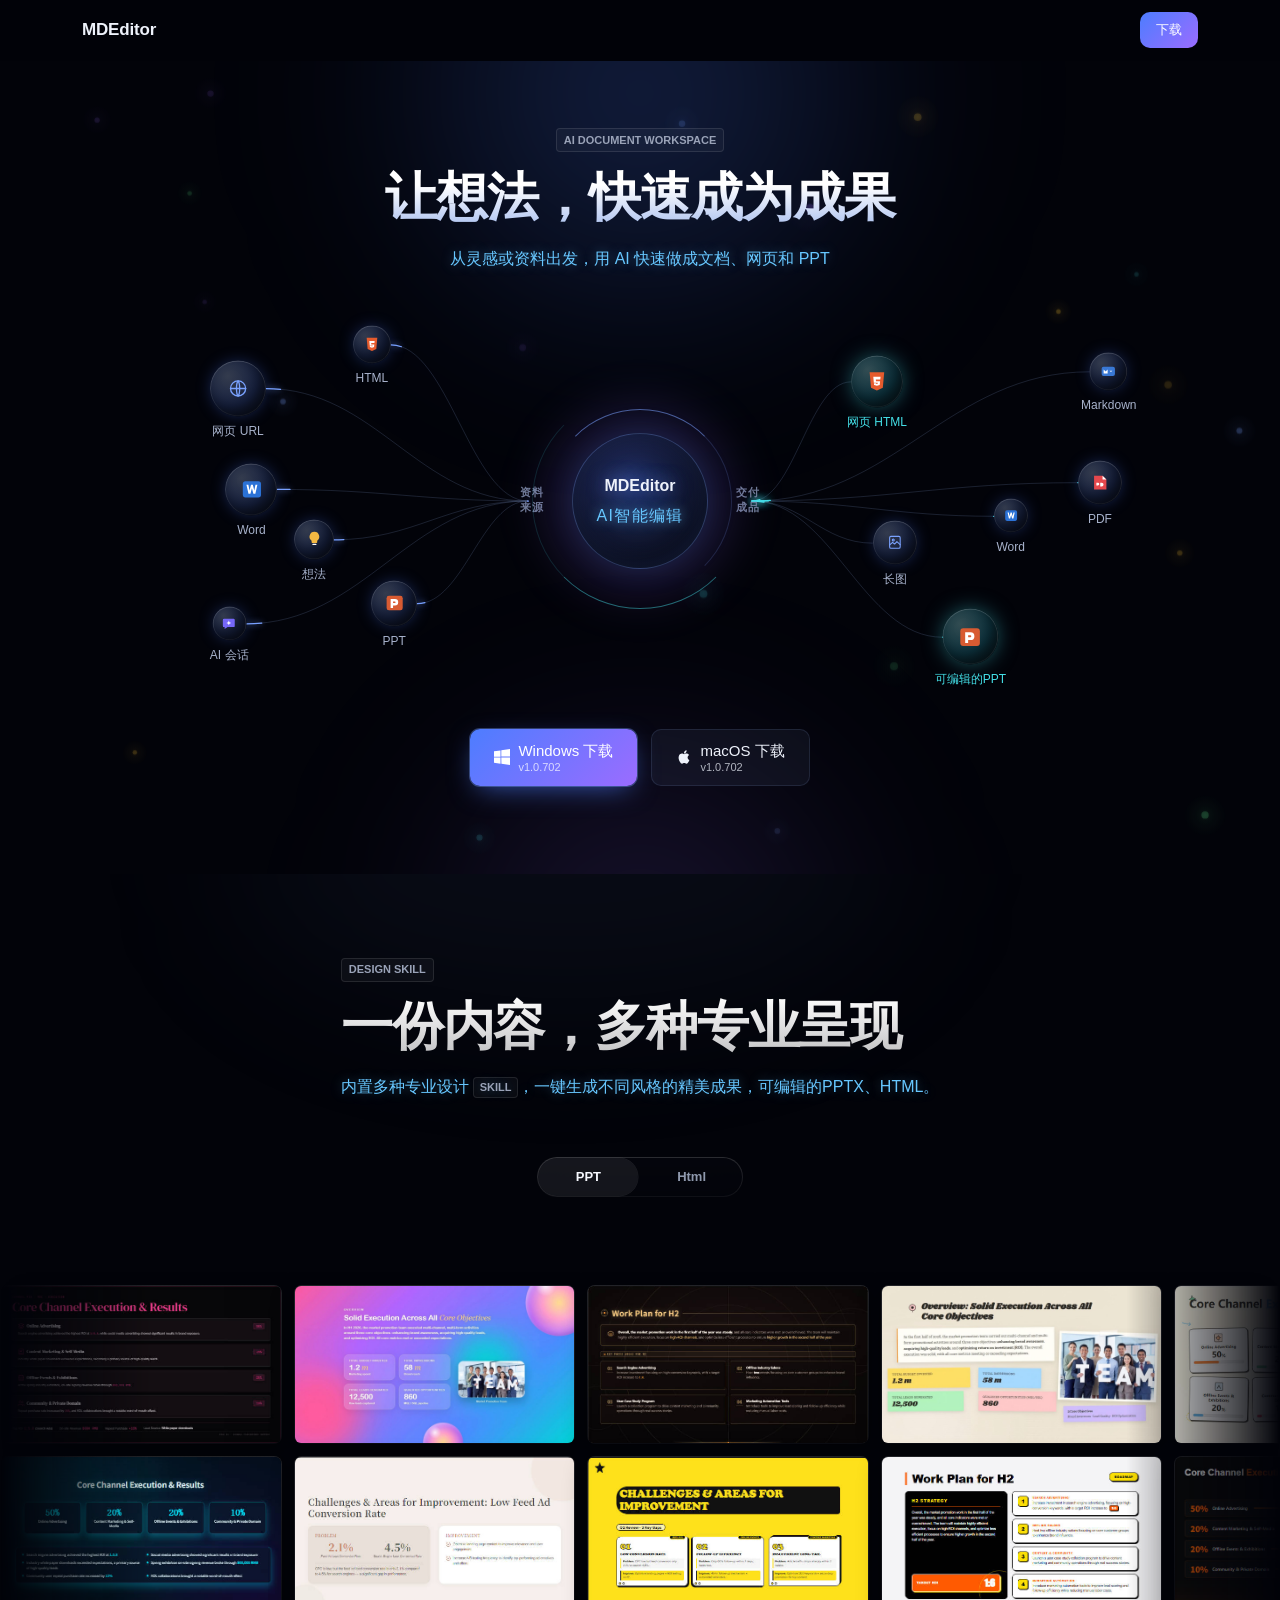
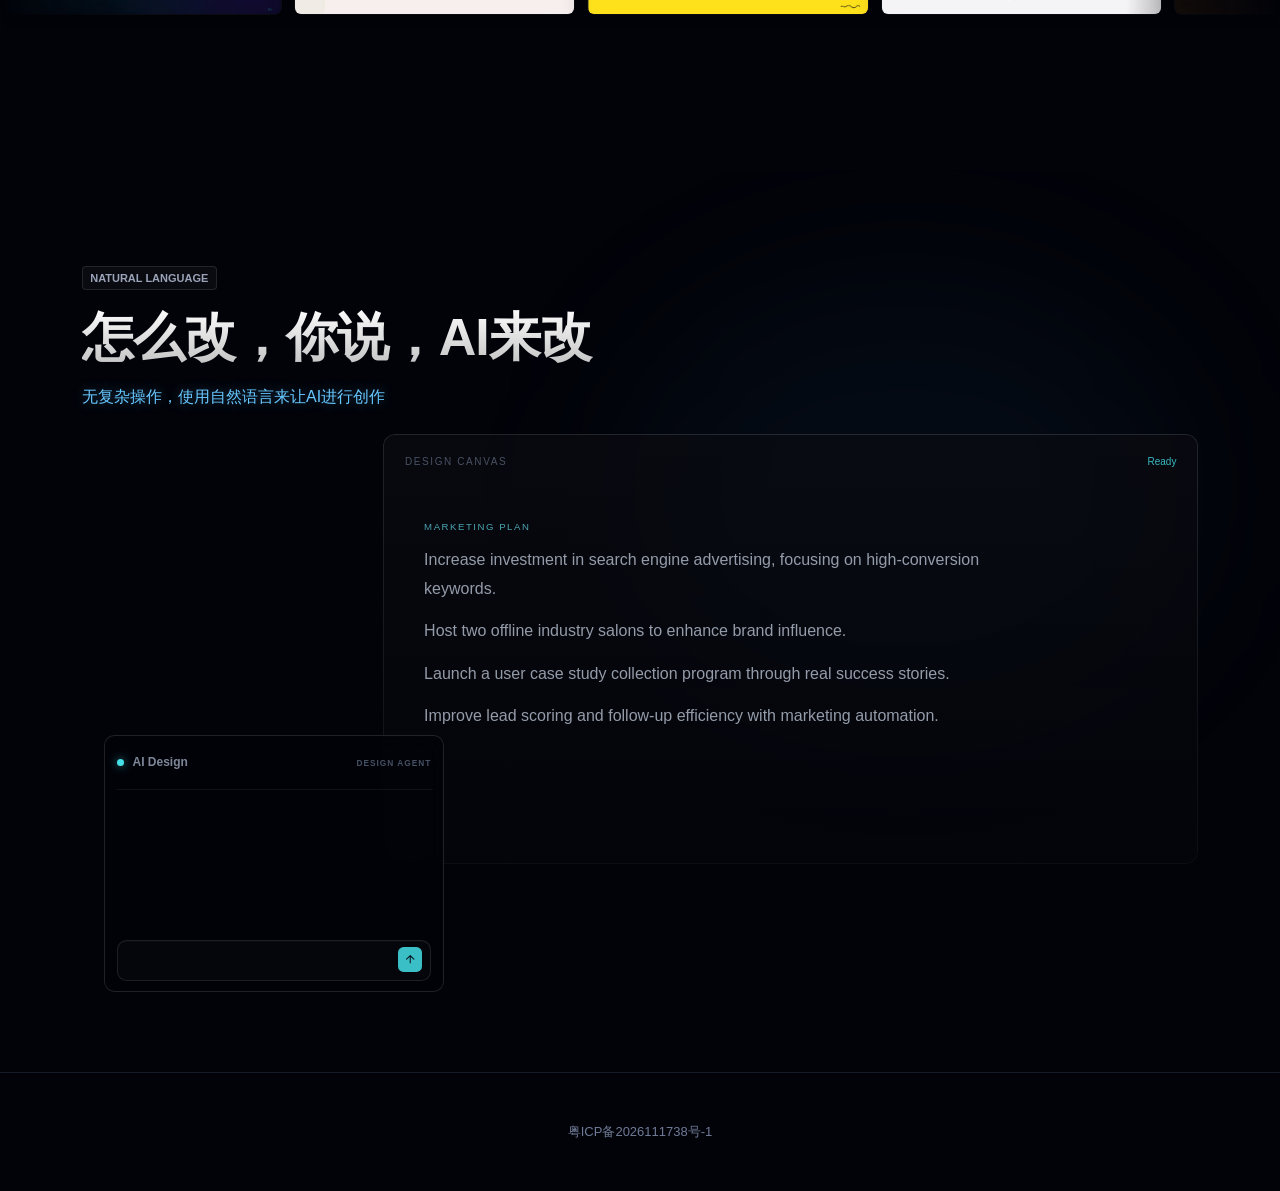
==== site/index.html @ 25a92a20 "优化首屏：添加星链粒子背景、新增想法星球、调整左侧布局" ====
<!DOCTYPE html>
<html lang="zh-CN">
<head>
  <meta charset="UTF-8">
  <meta name="viewport" content="width=device-width, initial-scale=1.0">
  <meta name="description" content="桌面端文档工作台。把网页、Word、PPT 导入成 Markdown，编辑之后直接生成长图文、演示稿和 PDF，生成完还能继续改。">
  <title>MDEditor - 桌面端文档工作台</title>
  <link rel="stylesheet" href="styles.css?v=5">
</head>
<body>
  <header class="topbar">
    <div class="wrap topbar-inner">
      <a class="brand" href="#top">MDEditor</a>
      <a class="btn btn-sm" href="#download">下载</a>
    </div>
  </header>

  <main id="top">
    <section class="hero">
      <div class="starfield" aria-hidden="true"></div>
      <div class="nebula nebula-a" aria-hidden="true"></div>
      <div class="nebula nebula-b" aria-hidden="true"></div>

      <div class="wrap hero-inner">
        <span class="showcase-kicker">AI DOCUMENT WORKSPACE</span>
        <h1 class="hero-title">让想法，快速成为成果</h1>
        <p class="hero-lede">
          从灵感或资料出发，用 AI 快速做成文档、网页和 PPT
        </p>

        <div class="cosmos">
          <svg class="cosmos-beams" aria-hidden="true" preserveAspectRatio="none">
            <g class="beam-in">
              <g class="beam-line js-beam-in-static"></g>
              <g class="beam-line beam-pulse js-beam-in-pulse"></g>
            </g>
            <g class="beam-out">
              <g class="beam-line js-beam-out-static"></g>
              <g class="beam-line beam-pulse js-beam-out-pulse"></g>
            </g>
          </svg>

          <!-- 左：来源星球 -->
          <div class="orbit orbit-in">
            <p class="orbit-cap">资料<br>来源</p>
            <ul class="planets">
              <li class="planet" style="--x:35%; --y:20%; --s:3.5rem; --d:0s">
                <span class="planet-body">
                  <svg viewBox="0 0 24 24" aria-hidden="true"><circle cx="12" cy="12" r="9"/><path d="M3 12h18M12 3c2.5 2.6 2.5 15.4 0 18M12 3c-2.5 2.6-2.5 15.4 0 18"/></svg>
                </span>
                <span class="planet-name">网页 URL</span>
              </li>
              <li class="planet" style="--x:65%; --y:7%; --s:2.375rem; --d:-2.6s">
                <span class="planet-body">
                  <svg class="icon-solid icon-html" viewBox="0 0 24 24" aria-hidden="true"><path d="M4 2h16l-1.5 17L12 22l-6.5-3z"/><path d="M8 7h8l-.3 3H10.8l.2 2h4.5l-.4 4-3.1.9-3.1-.9-.2-2h2.4l.1.7.8.2.8-.2.1-1.2H8.6z"/></svg>
                </span>
                <span class="planet-name">HTML</span>
              </li>
              <li class="planet" style="--x:38%; --y:50%; --s:3.25rem; --d:-1.3s">
                <span class="planet-body">
                  <svg class="icon-solid icon-word" viewBox="0 0 24 24" aria-hidden="true"><rect x="2" y="3" width="20" height="18" rx="3"/><path d="M6 7l2.2 10h2.2l1.6-6.1 1.6 6.1h2.2L18 7h-2.1l-1.3 6.3L13 7h-2l-1.6 6.3L8.1 7z"/></svg>
                </span>
                <span class="planet-name">Word</span>
              </li>
              <li class="planet" style="--x:70%; --y:84%; --s:2.875rem; --d:-4.1s">
                <span class="planet-body">
                  <svg class="icon-solid icon-ppt" viewBox="0 0 24 24" aria-hidden="true"><rect x="2" y="3" width="20" height="18" rx="3"/><path d="M7 7h5.4a4 4 0 010 8H10v3H7zm3 3v2h2.2a1 1 0 000-2z"/></svg>
                </span>
                <span class="planet-name">PPT</span>
              </li>
              <li class="planet" style="--x:33%; --y:90%; --s:2.125rem; --d:-5.4s">
                <span class="planet-body">
                  <svg class="icon-solid icon-ai" viewBox="0 0 24 24" aria-hidden="true"><path d="M4 4h16a2 2 0 012 2v10a2 2 0 01-2 2H10l-5 3v-3H4a2 2 0 01-2-2V6a2 2 0 012-2z"/><path d="M12 7l1.1 2.7L16 11l-2.9 1.2L12 15l-1.1-2.8L8 11l2.9-1.3z"/></svg>
                </span>
                <span class="planet-name">AI 会话</span>
              </li>
              <li class="planet" style="--x:52%; --y:65%; --s:2.5rem; --d:-3.2s">
                <span class="planet-body">
                  <svg class="icon-solid icon-idea" viewBox="0 0 24 24" aria-hidden="true"><path d="M12 2a7 7 0 00-4 12.7V17a1 1 0 001 1h6a1 1 0 001-1v-2.3A7 7 0 0012 2z"/><rect x="9" y="19" width="6" height="2" rx="1"/></svg>
                </span>
                <span class="planet-name">想法</span>
              </li>
            </ul>
          </div>

          <div class="beam beam-in-space" aria-hidden="true"></div>

          <!-- 中：转换器 -->
          <div class="core">
            <div class="core-halo" aria-hidden="true"></div>
            <div class="core-ring core-ring-1" aria-hidden="true"></div>
            <div class="core-ring core-ring-2" aria-hidden="true"></div>
            <div class="core-label">
              <p class="core-brand">MDEditor</p>
              <p class="core-fn">AI智能编辑</p>
            </div>
          </div>

          <div class="beam beam-out-space" aria-hidden="true"></div>

          <!-- 右：成品 -->
          <div class="orbit orbit-out">
            <p class="orbit-cap">交付<br>成品</p>
            <ul class="planets">
              <li class="planet" style="--x:80%; --y:15%; --s:2.375rem; --d:-3.2s">
                <span class="planet-body">
                  <svg class="icon-solid icon-markdown" viewBox="0 0 24 24" aria-hidden="true"><rect x="2" y="5" width="20" height="14" rx="3"/><path d="M5 15V9l3 3 3-3v6M16 9v4M14 11l2 2 2-2"/></svg>
                </span>
                <span class="planet-name">Markdown</span>
              </li>
              <li class="planet planet-hl" style="--x:28%; --y:18%; --s:3.25rem; --d:-0.7s">
                <span class="planet-body">
                  <svg class="icon-solid icon-html" viewBox="0 0 24 24" aria-hidden="true"><path d="M4 2h16l-1.5 17L12 22l-6.5-3z"/><path d="M8 7h8l-.3 3H10.8l.2 2h4.5l-.4 4-3.1.9-3.1-.9-.2-2h2.4l.1.7.8.2.8-.2.1-1.2H8.6z"/></svg>
                </span>
                <span class="planet-name">网页 HTML</span>
              </li>
              <li class="planet" style="--x:78%; --y:48%; --s:2.75rem; --d:-4.8s">
                <span class="planet-body">
                  <svg class="icon-solid icon-pdf" viewBox="0 0 24 24" aria-hidden="true"><path d="M4 3h11l5 5v13H4z"/><path d="M15 3v5h5M7 17v-5h2a1.8 1.8 0 010 3.6H7m5-3.6v5m0-5h1.8a2.5 2.5 0 010 5H12"/></svg>
                </span>
                <span class="planet-name">PDF</span>
              </li>
              <li class="planet" style="--x:32%; --y:66%; --s:2.75rem; --d:-1.9s">
                <span class="planet-body">
                  <svg viewBox="0 0 24 24" aria-hidden="true"><rect x="4" y="3" width="16" height="18" rx="2"/><circle cx="9.5" cy="8.5" r="1.5"/><path d="M4 16l4.5-4 3 2.6L15 11l5 4.5"/></svg>
                </span>
                <span class="planet-name">长图</span>
              </li>
              <li class="planet" style="--x:58%; --y:58%; --s:2.125rem; --d:-6.1s">
                <span class="planet-body">
                  <svg class="icon-solid icon-word" viewBox="0 0 24 24" aria-hidden="true"><rect x="2" y="3" width="20" height="18" rx="3"/><path d="M6 7l2.2 10h2.2l1.6-6.1 1.6 6.1h2.2L18 7h-2.1l-1.3 6.3L13 7h-2l-1.6 6.3L8.1 7z"/></svg>
                </span>
                <span class="planet-name">Word</span>
              </li>
              <li class="planet planet-hl" style="--x:49%; --y:94%; --s:3.5rem; --d:-2.4s">
                <span class="planet-body">
                  <svg class="icon-solid icon-ppt" viewBox="0 0 24 24" aria-hidden="true"><rect x="2" y="3" width="20" height="18" rx="3"/><path d="M7 7h5.4a4 4 0 010 8H10v3H7zm3 3v2h2.2a1 1 0 000-2z"/></svg>
                </span>
                <span class="planet-name">可编辑的PPT</span>
              </li>
            </ul>
          </div>
        </div>

        <div class="hero-cta" id="download">
          <a class="btn btn-primary js-dl-win" href="#" download>
            <svg viewBox="0 0 24 24" aria-hidden="true"><path d="M0 3.449L9.75 2.1v9.451H0m10.949-9.602L24 0v11.4H10.949M0 12.6h9.75v9.451L0 20.699M10.949 12.6H24V24l-12.9-1.801"/></svg>
            <span class="btn-copy"><span>Windows 下载</span><small>v1.0.702</small></span>
          </a>
          <a class="btn btn-ghost js-dl-mac" href="#" download>
            <svg viewBox="0 0 24 24" aria-hidden="true"><path d="M18.71 19.5c-.83 1.24-1.71 2.45-3.05 2.47-1.34.03-1.77-.79-3.29-.79-1.53 0-2 .77-3.27.82-1.31.05-2.3-1.32-3.14-2.53C4.25 17 2.94 12.45 4.7 9.39c.87-1.52 2.43-2.48 4.12-2.51 1.28-.02 2.5.87 3.29.87.78 0 2.26-1.07 3.81-.91.65.03 2.47.26 3.64 1.98-.09.06-2.17 1.28-2.15 3.81.03 3.02 2.65 4.03 2.68 4.04-.03.07-.42 1.44-1.38 2.83M13 3.5c.73-.83 1.94-1.46 2.94-1.5.13 1.17-.34 2.35-1.04 3.19-.69.85-1.83 1.51-2.95 1.42-.15-1.15.41-2.35 1.05-3.11z"/></svg>
            <span class="btn-copy"><span>macOS 下载</span><small>v1.0.702</small></span>
          </a>
        </div>
      </div>
    </section>

    <section class="showcase-section" id="design-showcase" aria-labelledby="showcase-title">
      <div class="wrap showcase-inner">
        <header class="showcase-header">
          <div class="showcase-heading">
            <span class="showcase-kicker">DESIGN SKILL</span>
            <h2 id="showcase-title">一份内容，多种专业呈现</h2>
            <p class="showcase-summary">内置多种专业设计 <span class="skill-label">SKILL</span>，一键生成不同风格的精美成果，可编辑的PPTX、HTML。</p>
          </div>
        </header>
      </div>

      <div class="wrap showcase-mode-row">
        <div class="showcase-modes" role="tablist" aria-label="成果类型">
          <button class="mode-tab is-active" id="mode-ppt" type="button" role="tab" aria-selected="true" aria-controls="ppt-gallery" tabindex="0" data-mode="ppt">PPT</button>
          <button class="mode-tab" id="mode-page" type="button" role="tab" aria-selected="false" aria-controls="page-empty" tabindex="-1" data-mode="page">Html</button>
        </div>
      </div>

      <div class="showcase-gallery-wrap">
        <div class="showcase-gallery" id="ppt-gallery" role="tabpanel" aria-labelledby="mode-ppt" tabindex="0" aria-live="polite">
          <div class="showcase-gallery-status">正在加载 AI PPT 成果…</div>
        </div>
        <div class="showcase-page-empty is-hidden" id="page-empty" role="tabpanel" aria-labelledby="mode-page" tabindex="0">
          <span class="empty-state-mark" aria-hidden="true">PAGE</span>
          <strong>AI Page 成果即将展示</strong>
          <p>支持生成 HTML、PDF、长图，真实成果素材补充后将在这里呈现。</p>
        </div>
      </div>
    </section>

    <section class="ai-design-section" id="ai-design" aria-labelledby="ai-design-title">
      <div class="wrap ai-design-inner">
        <header class="ai-design-header">
          <span class="showcase-kicker">NATURAL LANGUAGE</span>
          <h2 id="ai-design-title">怎么改，你说，AI来改</h2>
          <p>无复杂操作，使用自然语言来让AI进行创作</p>
        </header>

        <div class="ai-design-stage">
          <div class="ai-canvas" aria-label="AI 设计结果预览">
            <div class="ai-canvas-meta"><span>DESIGN CANVAS</span><span class="ai-result-state">就绪</span></div>
            <div class="ai-result-stack">
              <div class="ai-raw-content is-visible" data-result="raw">
                <span class="ai-raw-kicker">MARKETING PLAN</span>
                <p>Increase investment in search engine advertising, focusing on high-conversion keywords.</p>
                <p>Host two offline industry salons to enhance brand influence.</p>
                <p>Launch a user case study collection program through real success stories.</p>
                <p>Improve lead scoring and follow-up efficiency with marketing automation.</p>
              </div>
              <div class="ai-design-grid" data-result="cards" aria-hidden="true">
                <article class="ai-design-card">
                  <span class="ai-card-icon" aria-hidden="true"><svg viewBox="0 0 24 24"><circle cx="11" cy="11" r="7"></circle><path d="m20 20-3.7-3.7"></path></svg></span>
                  <span class="ai-card-label">SEARCH ADS</span><h3>Search Ads</h3><p>Focus on high-conversion keywords to improve campaign efficiency.</p><strong>Target ROI · 1:6</strong>
                </article>
                <article class="ai-design-card">
                  <span class="ai-card-icon" aria-hidden="true"><svg viewBox="0 0 24 24"><path d="M16 21v-2a4 4 0 0 0-4-4H6a4 4 0 0 0-4 4v2"></path><circle cx="9" cy="7" r="4"></circle><path d="M22 21v-2a4 4 0 0 0-3-3.87"></path><path d="M16 3.13a4 4 0 0 1 0 7.75"></path></svg></span>
                  <span class="ai-card-label">OFFLINE SALONS</span><h3>Offline Salons</h3><p>Connect with core audiences and strengthen brand influence.</p><strong>Key Cities · 2</strong>
                </article>
                <article class="ai-design-card">
                  <span class="ai-card-icon" aria-hidden="true"><svg viewBox="0 0 24 24"><path d="M14 2H6a2 2 0 0 0-2 2v16a2 2 0 0 0 2 2h12a2 2 0 0 0 2-2V8z"></path><path d="M14 2v6h6"></path><path d="M8 13h8M8 17h6"></path></svg></span>
                  <span class="ai-card-label">CASE STUDIES</span><h3>Case Studies</h3><p>Turn real success stories into content that travels.</p><strong>New This Quarter · 12</strong>
                </article>
                <article class="ai-design-card">
                  <span class="ai-card-icon" aria-hidden="true"><svg viewBox="0 0 24 24"><path d="M13 2 3 14h9l-1 8 10-12h-9z"></path></svg></span>
                  <span class="ai-card-label">AUTOMATION</span><h3>Marketing Automation</h3><p>Improve lead scoring and follow-up efficiency.</p><strong>Manual Effort · -30%</strong>
                </article>
              </div>
            </div>
          </div>

          <div class="ai-chat" aria-label="AI 设计指令演示">
            <div class="ai-chat-bar"><span class="ai-chat-status" aria-hidden="true"></span><span>AI Design</span><span class="ai-chat-model">DESIGN AGENT</span></div>
            <div class="ai-chat-body">
              <div class="ai-chat-history" aria-live="polite">
                <div class="ai-chat-message" data-message="card"><span>把内容设计为卡片</span></div>
                <div class="ai-chat-message" data-message="icon"><span>增加 SVG 图标进行点缀</span></div>
              </div>
              <div class="ai-composer">
                <span class="ai-command-text"></span><span class="ai-command-caret" aria-hidden="true"></span>
                <span class="ai-send-button" aria-hidden="true"><svg viewBox="0 0 24 24"><path d="M12 19V5M5 12l7-7 7 7"></path></svg></span>
              </div>
            </div>
          </div>
        </div>
      </div>
    </section>
  </main>

  <footer class="site-footer">
    <div class="wrap">
      <p class="footer-beian">
        <a href="https://beian.miit.gov.cn" target="_blank" rel="noopener">粤ICP备2026111738号-1</a>
      </p>
    </div>
  </footer>

  <script src="script.js?v=9"></script>
</body>
</html>
---- site/styles.css ----
/* ============================================
   MDEditor 官网 - 宇宙感首屏
   深空底 + 来源星球 → 转换器 → 交付成品
   ============================================ */

:root {
  /* 文字 */
  --text: #eef2fb;
  --text-2: #a8b3cc;
  --text-3: #6f7b96;

  /* 全站深空背景 */
  --bg: #020309;
  --bg-soft: #070a14;
  --bg-line: rgba(126, 148, 200, 0.16);

  /* 品牌／光效 */
  --brand: #4d7dff;
  --brand-lit: #7aa2ff;
  --cyan: #45e0e8;
  --violet: #9b6cff;

  /* 尺寸 */
  --wrap: 1180px;
  --radius: 10px;

  /* 字体 */
  --font: -apple-system, BlinkMacSystemFont, 'Segoe UI', 'PingFang SC',
          'Hiragino Sans GB', 'Microsoft YaHei', sans-serif;
}

* {
  margin: 0;
  padding: 0;
  box-sizing: border-box;
}

html {
  scroll-behavior: smooth;
}

body {
  font-family: var(--font);
  color: var(--text);
  background: var(--bg);
  line-height: 1.7;
  -webkit-font-smoothing: antialiased;
  overflow-x: hidden;
}

a {
  color: inherit;
  text-decoration: none;
}

ul, ol {
  list-style: none;
}

.wrap {
  max-width: var(--wrap);
  margin: 0 auto;
  padding: 0 2rem;
}

/* ============================================
   顶栏
   ============================================ */

.topbar {
  position: sticky;
  top: 0;
  z-index: 100;
  background: rgba(2, 3, 9, 0.76);
  backdrop-filter: saturate(160%) blur(14px);
  border-bottom: 1px solid transparent;
  transition: border-color 0.2s ease;
}

.topbar.is-stuck {
  border-bottom-color: var(--bg-line);
}

.topbar-inner {
  display: flex;
  align-items: center;
  justify-content: space-between;
  height: 60px;
}

.brand {
  font-size: 1.0625rem;
  font-weight: 600;
  letter-spacing: -0.01em;
}

/* ============================================
   按钮
   ============================================ */

.btn {
  display: inline-flex;
  align-items: center;
  justify-content: center;
  gap: 0.5rem;
  padding: 0.75rem 1.5rem;
  border-radius: var(--radius);
  font-size: 0.9375rem;
  font-weight: 500;
  cursor: pointer;
  transition: background 0.15s ease, border-color 0.15s ease,
              box-shadow 0.2s ease, transform 0.15s ease;
  white-space: nowrap;
}

.btn svg {
  width: 16px;
  height: 16px;
  fill: currentColor;
  flex-shrink: 0;
}

.btn-copy {
  display: flex;
  flex-direction: column;
  align-items: flex-start;
  gap: 0.125rem;
  line-height: 1.15;
}

.btn-copy small {
  font-size: 11px;
  font-weight: 400;
  opacity: 0.72;
}

.btn-primary {
  background: linear-gradient(135deg, var(--brand), var(--violet));
  color: #fff;
  box-shadow: 0 0 0 1px rgba(122, 162, 255, 0.35),
              0 8px 28px -8px rgba(77, 125, 255, 0.7);
}

.btn-primary:hover {
  box-shadow: 0 0 0 1px rgba(122, 162, 255, 0.55),
              0 10px 34px -8px rgba(77, 125, 255, 0.9);
}

.btn-ghost {
  background: rgba(126, 148, 200, 0.08);
  color: var(--text);
  border: 1px solid var(--bg-line);
}

.btn-ghost:hover {
  border-color: rgba(122, 162, 255, 0.5);
}

.btn-sm {
  padding: 0.4375rem 1rem;
  font-size: 0.8125rem;
  background: linear-gradient(135deg, var(--brand), var(--violet));
  color: #fff;
}

.btn:active {
  transform: translateY(1px);
}

.btn.is-off {
  opacity: 0.4;
  pointer-events: none;
}

/* ============================================
   首屏容器与深空背景
   ============================================ */

.hero {
  position: relative;
  padding: 4rem 0 5.5rem;
  text-align: center;
  background: var(--bg);
  overflow: hidden;
}

/* 星点：多层 radial-gradient，避免引图片 */
.starfield {
  position: absolute;
  inset: -10% 0 0;
  pointer-events: none;
}
.starfield canvas {
  display: block;
  width: 100%;
  height: 100%;
  opacity: 0.7;
  filter: blur(0.5px);
}

/* 星云：两团柔光，一冷一紫 */
.nebula {
  position: absolute;
  border-radius: 50%;
  filter: blur(90px);
  pointer-events: none;
}

.nebula-a {
  top: -14rem;
  left: 50%;
  width: 46rem;
  height: 32rem;
  margin-left: -23rem;
  background: radial-gradient(circle, rgba(77, 125, 255, 0.28), transparent 68%);
}

.nebula-b {
  bottom: -18rem;
  left: 50%;
  width: 38rem;
  height: 28rem;
  margin-left: -19rem;
  background: radial-gradient(circle, rgba(155, 108, 255, 0.2), transparent 70%);
}

.hero-inner {
  position: relative;
  z-index: 1;
}

.eyebrow {
  display: inline-block;
  padding: 0.25rem 0.875rem;
  border: 1px solid var(--bg-line);
  border-radius: 999px;
  font-size: 0.75rem;
  font-weight: 500;
  letter-spacing: 0.08em;
  color: var(--brand-lit);
  background: rgba(77, 125, 255, 0.08);
  margin-bottom: 1.25rem;
}

.hero-title {
  font-size: clamp(2.125rem, 4.4vw, 3.25rem);
  font-weight: 650;
  line-height: 1.22;
  letter-spacing: -0.02em;
  margin-bottom: 1rem;
  background: linear-gradient(180deg, #ffffff 30%, #a9bfef 100%);
  -webkit-background-clip: text;
  background-clip: text;
  -webkit-text-fill-color: transparent;
}

.hero-lede {
  max-width: 34rem;
  margin: 0 auto 3.75rem;
  font-size: 1rem;
  color: #67c7ff;
  text-shadow: 0 0 12px rgba(103, 199, 255, 0.35);
}

.hero-cta {
  display: flex;
  gap: 0.875rem;
  justify-content: center;
  flex-wrap: wrap;
  margin-top: 3.75rem;
  scroll-margin-top: 80px;
}

.hero-meta {
  margin-top: 1.25rem;
  font-size: 0.8125rem;
  color: var(--text-3);
}

/* ============================================
   宇宙链路：来源星球 → 转换器 → 交付成品
   ============================================ */

.cosmos {
  position: relative;
  display: grid;
  grid-template-columns: 14rem 1fr minmax(0, 14rem) 1fr 14rem;
  align-items: center;
}

.cosmos-beams {
  position: absolute;
  z-index: 1;
  inset: 0;
  width: 100%;
  height: 100%;
  overflow: visible;
  pointer-events: none;
}

.orbit {
  position: relative;
}

.orbit-cap {
  position: absolute;
  z-index: 3;
  top: 50%;
  width: 2rem;
  transform: translateY(-50%);
  font-size: 0.6875rem;
  font-weight: 600;
  line-height: 1.45;
  letter-spacing: 0.12em;
  text-align: center;
  color: var(--text-3);
  text-transform: uppercase;
}

.orbit-in .orbit-cap { right: -1.25rem; }
.orbit-out .orbit-cap { left: -1.25rem; }

/* 对象层和光束层重叠，星球可以占用整段线路空间 */
.orbit-in { grid-column: 1 / 3; grid-row: 1; z-index: 2; }
.beam-in-space { grid-column: 1 / 3; grid-row: 1; }
.core { grid-column: 3; grid-row: 1; z-index: 3; }
.beam-out-space { grid-column: 4 / 6; grid-row: 1; }
.orbit-out { grid-column: 4 / 6; grid-row: 1; z-index: 2; }

/* 星球散布：绝对定位，坐标和大小由行内 --x/--y/--s 给 */
.planets {
  position: relative;
  height: 21rem;
}

.planet {
  position: absolute;
  left: var(--x);
  top: var(--y);
  display: flex;
  flex-direction: column;
  align-items: center;
  gap: 0.4375rem;
  transform: translate(-50%, -50%);
}

/* 星球本体：球面渐变 + 外发光，尺寸跟随 --s */
.planet-body {
  position: relative;
  display: grid;
  place-items: center;
  width: calc(var(--s) * var(--k, 1));
  height: calc(var(--s) * var(--k, 1));
  border-radius: 50%;
  background:
    radial-gradient(circle at 32% 28%,
      rgba(180, 205, 255, 0.28) 0%,
      rgba(40, 58, 110, 0.55) 55%,
      rgba(10, 14, 28, 0.9) 100%);
  box-shadow:
    inset -6px -8px 14px rgba(0, 0, 0, 0.55),
    0 0 18px -4px rgba(77, 125, 255, 0.45);
  transition: box-shadow 0.25s ease, transform 0.25s ease;
}

.planet-body::before {
  position: absolute;
  inset: 0;
  padding: 1px;
  border-radius: inherit;
  background: linear-gradient(
    180deg,
    rgba(255, 255, 255, 0.16) 0%,
    rgba(255, 255, 255, 0.05) 100%
  );
  content: '';
  pointer-events: none;
  -webkit-mask: linear-gradient(#000 0 0) content-box, linear-gradient(#000 0 0);
  -webkit-mask-composite: xor;
  mask-composite: exclude;
}

/* 漂浮加在外层，避免和 hover 的 transform 打架；相位由 --d 错开 */
.planet {
  animation: drift 7s ease-in-out infinite;
  animation-delay: var(--d, 0s);
}

/* 位移必须带上居中的 -50%，否则会顶掉定位 */
@keyframes drift {
  0%, 100% { transform: translate(-50%, -50%); }
  50%      { transform: translate(-50%, calc(-50% - 7px)); }
}

.planet-body svg {
  width: calc(var(--s) * var(--k, 1) * 0.36);
  height: calc(var(--s) * var(--k, 1) * 0.36);
  fill: none;
  stroke: var(--brand-lit);
  stroke-width: 1.6;
  stroke-linecap: round;
  stroke-linejoin: round;
}

.planet-body .icon-solid {
  width: calc(var(--s) * var(--k, 1) * 0.42);
  height: calc(var(--s) * var(--k, 1) * 0.42);
  stroke: #fff;
  stroke-width: 1.35;
}

.icon-solid > :first-child { fill: var(--icon-color); stroke: none; }
.icon-solid > :not(:first-child) { fill: #fff; stroke: none; }
.icon-word { --icon-color: #2b72d6; }
.icon-ppt { --icon-color: #d85b32; }
.icon-pdf { --icon-color: #e5484d; }
.icon-ai { --icon-color: #7567f8; }
.icon-idea { --icon-color: #f5b942; }
.icon-markdown { --icon-color: #3978d4; }
.icon-html { --icon-color: #e55b2d; }

.planet:hover .planet-body {
  transform: translateY(-3px) scale(1.06);
  box-shadow:
    inset -6px -8px 14px rgba(0, 0, 0, 0.5),
    0 0 26px -2px rgba(122, 162, 255, 0.7);
}

.planet-name {
  font-size: 0.75rem;
  color: var(--text-2);
  text-align: center;
  line-height: 1.35;
  white-space: nowrap;
}

/* 可编辑 PPTX 高亮：青色区分 */
.planet-hl .planet-body {
  background:
    radial-gradient(circle at 32% 28%,
      rgba(160, 245, 250, 0.3) 0%,
      rgba(20, 80, 95, 0.6) 55%,
      rgba(8, 18, 26, 0.92) 100%);
  box-shadow:
    inset -6px -8px 14px rgba(0, 0, 0, 0.5),
    0 0 22px -3px rgba(69, 224, 232, 0.5);
}

.planet-hl .planet-body svg {
  stroke: var(--cyan);
}

.planet-hl .planet-name {
  color: var(--cyan);
}

/* ============================================
   光束
   ============================================ */

.beam {
  position: relative;
  height: 21rem;
  min-width: 3rem;
}

.cosmos-beams {
  display: block;
}

.cosmos-beams .beam-in,
.cosmos-beams .beam-out {
  display: block;
}

.beam-line path {
  fill: none;
  stroke: rgba(126, 148, 200, 0.2);
  stroke-width: 1;
  vector-effect: non-scaling-stroke;
}

/* 沿连接线跑动的粒子流：每条路径只保留一段细光束 */
.beam-pulse path {
  fill: none;
  stroke: var(--brand-lit);
  stroke-width: 1.25;
  stroke-linecap: round;
  stroke-dasharray: 26 500;
  vector-effect: non-scaling-stroke;
  filter: drop-shadow(0 0 3px rgba(122, 162, 255, 0.85));
  animation: pulse 8.9s linear infinite;
}

.beam-out .beam-pulse path {
  stroke: var(--cyan);
  filter: drop-shadow(0 0 4px rgba(69, 224, 232, 0.9));
}

.beam-in .beam-pulse path:nth-child(1) { animation-delay: 0s; }
.beam-in .beam-pulse path:nth-child(2) { animation-delay: 0.18s; }
.beam-in .beam-pulse path:nth-child(3) { animation-delay: 0.36s; }
.beam-in .beam-pulse path:nth-child(4) { animation-delay: 0.54s; }
.beam-in .beam-pulse path:nth-child(5) { animation-delay: 0.72s; }

/* 出口晚 1.1s，形成「先进后出」的因果感 */
.beam-out .beam-pulse path:nth-child(1) { animation-delay: 1.1s; }
.beam-out .beam-pulse path:nth-child(2) { animation-delay: 1.24s; }
.beam-out .beam-pulse path:nth-child(3) { animation-delay: 1.38s; }
.beam-out .beam-pulse path:nth-child(4) { animation-delay: 1.52s; }
.beam-out .beam-pulse path:nth-child(5) { animation-delay: 1.66s; }
.beam-out .beam-pulse path:nth-child(6) { animation-delay: 1.8s; }

/* 出口一侧染成青色，呼应「已转换」 */
.beam-out .beam-pulse path {
  stroke: var(--cyan);
  filter: drop-shadow(0 0 4px rgba(69, 224, 232, 0.9));
}

@keyframes pulse {
  from { stroke-dashoffset: 526; }
  to   { stroke-dashoffset: 0; }
}

/* ============================================
   中央转换器
   ============================================ */

.core {
  position: relative;
  display: grid;
  place-items: center;
  height: 19rem;
}

/* 底层光晕 */
.core-halo {
  position: absolute;
  width: 15rem;
  height: 15rem;
  border-radius: 50%;
  background: radial-gradient(circle,
    rgba(77, 125, 255, 0.35) 0%,
    rgba(155, 108, 255, 0.14) 45%,
    transparent 70%);
  filter: blur(18px);
  animation: breathe 4s ease-in-out infinite;
}

@keyframes breathe {
  0%, 100% { opacity: 0.7; transform: scale(1); }
  50%      { opacity: 1;   transform: scale(1.08); }
}

/* 两圈旋转光环，做「过滤转换」的机械感 */
.core-ring {
  position: absolute;
  border-radius: 50%;
  border: 1px solid transparent;
}

.core-ring-1 {
  width: 11.5rem;
  height: 11.5rem;
  border-top-color: rgba(122, 162, 255, 0.55);
  border-right-color: rgba(122, 162, 255, 0.18);
  animation: spin 12s linear infinite;
}

.core-ring-2 {
  width: 13.5rem;
  height: 13.5rem;
  border-bottom-color: rgba(69, 224, 232, 0.45);
  border-left-color: rgba(69, 224, 232, 0.14);
  animation: spin 18s linear infinite reverse;
}

@keyframes spin {
  to { transform: rotate(360deg); }
}

.core-label {
  position: relative;
  z-index: 1;
  display: grid;
  place-content: center;
  width: 8.5rem;
  height: 8.5rem;
  border: 1px solid rgba(122, 162, 255, 0.3);
  border-radius: 50%;
  background: radial-gradient(circle at 42% 35%, rgba(77, 125, 255, 0.18), rgba(10, 14, 28, 0.88) 68%);
  box-shadow: inset 0 0 1.75rem rgba(77, 125, 255, 0.1), 0 0 2rem rgba(77, 125, 255, 0.12);
  text-align: center;
}

.core-brand {
  font-size: 1rem;
  font-weight: 650;
  letter-spacing: 0;
  margin-bottom: 0.1875rem;
  text-shadow: 0 0 18px rgba(122, 162, 255, 0.55);
}

.core-fn {
  font-size: 1rem;
  color: #67c7ff;
  letter-spacing: 0.08em;
  text-shadow: 0 0 12px rgba(103, 199, 255, 0.7);
}

/* ============================================
   第二屏：AI 生成成果展廊
   ============================================ */

.showcase-section {
  position: relative;
  height: 100vh;
  min-height: 42rem;
  max-height: 56rem;
  padding: 5rem 0 3rem;
  color: #f2f3f5;
  background: var(--bg);
  overflow: hidden;
  display: flex;
  flex-direction: column;
}

.showcase-section::before {
  position: absolute;
  top: -10rem;
  left: 18%;
  width: 42rem;
  height: 18rem;
  border-radius: 50%;
  background: rgba(93, 112, 166, 0.08);
  filter: blur(80px);
  content: '';
  pointer-events: none;
}

.showcase-header {
  position: relative;
  margin-bottom: 1.25rem;
}

.showcase-heading { max-width: 42rem; }

.showcase-kicker,
.skill-label {
  display: inline-block;
  border: 1px solid rgba(255, 255, 255, 0.1);
  border-radius: 4px;
  color: #9aa3b8;
  background: rgba(255, 255, 255, 0.035);
  font-size: 0.6875rem;
  font-weight: 700;
  line-height: 1.7;
}

.showcase-kicker {
  margin-bottom: 0.85rem;
  padding: 0.1rem 0.45rem;
}

.skill-label {
  padding: 0 0.35rem;
  vertical-align: 0.08em;
}

.showcase-heading h2 {
  margin-bottom: 0.9rem;
  font-size: clamp(2.125rem, 4.4vw, 3.25rem);
  font-weight: 650;
  line-height: 1.22;
  letter-spacing: -0.02em;
  background: linear-gradient(180deg, #fff 0%, rgba(255, 255, 255, 0.75) 100%);
  -webkit-background-clip: text;
  background-clip: text;
  -webkit-text-fill-color: transparent;
}

.showcase-summary {
  max-width: 38rem;
  font-size: 1rem;
  color: #67c7ff;
  text-shadow: 0 0 12px rgba(103, 199, 255, 0.35);
  line-height: 1.8;
}

.showcase-mode-row {
  position: relative;
  z-index: 3;
  display: flex;
  justify-content: flex-end;
  margin-bottom: 1rem;
  transform: translateY(35px);
}

.showcase-modes {
  position: relative;
  isolation: isolate;
  display: flex;
  align-items: stretch;
  gap: 0.2rem;
  padding: 1px;
  border-radius: 999px;
  background: linear-gradient(
    180deg,
    rgba(255, 255, 255, 0.16) 0%,
    rgba(255, 255, 255, 0.05) 100%
  );
  box-shadow: none;
  overflow: hidden;
}

.showcase-modes::before {
  position: absolute;
  inset: 1px;
  border-radius: inherit;
  background: rgba(2, 3, 9, 0.9);
  backdrop-filter: blur(14px) saturate(130%);
  content: '';
  pointer-events: none;
}

.showcase-modes .mode-indicator {
  position: absolute;
  z-index: 1;
  top: 1px;
  left: 4px;
  height: calc(100% - 2px);
  border-radius: 999px;
  background: rgba(255, 255, 255, 0.07);
  box-shadow: 0 0 0 0.5px rgba(255, 255, 255, 0.1);
  transition: transform 0.32s cubic-bezier(0.4, 0, 0.2, 1), width 0.32s cubic-bezier(0.4, 0, 0.2, 1);
  pointer-events: none;
}

.mode-tab {
  position: relative;
  z-index: 2;
  display: grid;
  min-width: 6.25rem;
  min-height: 2.4rem;
  padding: 0 1rem;
  place-items: center;
  border: 0;
  border-radius: 999px;
  color: #8f99ad;
  background: transparent;
  font: inherit;
  font-size: 0.8125rem;
  font-weight: 650;
  cursor: pointer;
  transition: color 0.18s ease, background 0.18s ease, box-shadow 0.18s ease;
}

.mode-tab.is-active {
  color: #f7f9ff;
}

.showcase-gallery-wrap {
  position: relative;
  flex: 1;
  display: grid;
  align-items: center;
  width: 100%;
  overflow: hidden;
}

.showcase-gallery {
  --gallery-gap: 1.125rem;
  display: flex;
  gap: var(--gallery-gap);
  padding: 0.8rem 0;
  overflow: hidden;
  width: 100%;
  grid-area: 1 / 1;
  -webkit-mask-image: linear-gradient(
    90deg,
    transparent 0%,
    #000 12%,
    #000 88%,
    transparent 100%
  );
  mask-image: linear-gradient(
    90deg,
    transparent 0%,
    #000 12%,
    #000 88%,
    transparent 100%
  );
  opacity: 1;
  visibility: visible;
  transition: opacity 0.45s cubic-bezier(0.4, 0, 0.2, 1), visibility 0.45s;
}

.showcase-gallery--ppt {
  flex-direction: column;
  gap: 0.75rem;
}

.showcase-gallery--ppt .showcase-track {
  gap: 0.75rem;
}

.showcase-gallery--ppt .showcase-card {
  flex: 0 0 clamp(16rem, 22vw, 22rem);
}

.showcase-gallery--ppt .showcase-track--reverse {
  animation-name: marquee-reverse;
}

@keyframes marquee-reverse {
  0% { transform: translateX(-50%); }
  100% { transform: translateX(0); }
}

.showcase-gallery.is-hidden {
  opacity: 0;
  visibility: hidden;
  pointer-events: none;
  transition: opacity 0.35s cubic-bezier(0.4, 0, 0.2, 1), visibility 0s 0.35s;
}

.showcase-track {
  display: flex;
  flex-shrink: 0;
  width: max-content;
  gap: var(--gallery-gap);
  animation: marquee var(--marquee-duration, 30s) linear infinite;
  will-change: transform;
}

@keyframes marquee {
  0% { transform: translateX(0); }
  100% { transform: translateX(-50%); }
}

.showcase-card {
  flex: 0 0 clamp(19rem, 28.5vw, 27rem);
  min-width: 0;
  margin: 0;
  padding: 1px;
  border-radius: 8px;
  background: linear-gradient(
    180deg,
    rgba(255, 255, 255, 0.13) 0%,
    rgba(255, 255, 255, 0.04) 100%
  );
  box-shadow:
    0 8px 24px rgba(0, 0, 0, 0.32),
    0 2px 6px rgba(0, 0, 0, 0.2);
  overflow: hidden;
  transition: transform 0.22s ease, box-shadow 0.22s ease;
}

.showcase-card:hover {
  transform: translateY(-3px) scale(1.005);
  background: linear-gradient(
    180deg,
    rgba(255, 255, 255, 0.17) 0%,
    rgba(255, 255, 255, 0.05) 100%
  );
  box-shadow:
    0 16px 40px rgba(0, 0, 0, 0.38),
    0 4px 12px rgba(0, 0, 0, 0.24);
}

.showcase-card img {
  display: block;
  width: 100%;
  aspect-ratio: 16 / 9;
  border-radius: 6px;
  object-fit: cover;
  background: #08090c;
  pointer-events: none;
}

.showcase-gallery--page .showcase-card {
  flex: 0 0 clamp(12rem, 18vw, 17rem);
}

.showcase-gallery--page .showcase-card img {
  aspect-ratio: 9 / 16;
}

.showcase-gallery-status {
  display: grid;
  flex: 1 0 calc(100% - 2rem);
  min-height: 15rem;
  place-items: center;
  border: 1px solid rgba(126, 148, 200, 0.16);
  border-radius: 8px;
  color: #858da0;
  background: rgba(8, 10, 16, 0.68);
  text-align: center;
}

.showcase-page-empty {
  display: grid;
  place-items: center;
  align-content: center;
  grid-area: 1 / 1;
  min-height: 23rem;
  margin: 0 max(2rem, calc((100vw - var(--wrap)) / 2 + 2rem)) 0 0;
  padding: 2rem;
  border: 1px solid rgba(190, 196, 211, 0.14);
  border-radius: 7px;
  color: #8e94a1;
  background: linear-gradient(145deg, #0b0d12, #090a0d);
  text-align: center;
  opacity: 1;
  visibility: visible;
  transition: opacity 0.45s cubic-bezier(0.4, 0, 0.2, 1), visibility 0.45s;
}

.showcase-page-empty.is-hidden {
  opacity: 0;
  visibility: hidden;
  pointer-events: none;
  transition: opacity 0.35s cubic-bezier(0.4, 0, 0.2, 1), visibility 0s 0.35s;
}

.empty-state-mark {
  margin-bottom: 1rem;
  padding: 0.2rem 0.55rem;
  border: 1px solid rgba(182, 190, 209, 0.18);
  border-radius: 4px;
  color: #727988;
  font-size: 0.6875rem;
  font-weight: 700;
}

.showcase-page-empty strong {
  margin-bottom: 0.4rem;
  color: #e8eaf0;
  font-size: 1.3rem;
}

.showcase-page-empty p {
  max-width: 27rem;
  color: #858b98;
  font-size: 0.875rem;
}


.mode-tab:focus-visible,
.showcase-page-empty:focus-visible {
  outline: 2px solid #8ea8e8;
  outline-offset: 3px;
}

@media (max-width: 760px) {
  .showcase-section { height: auto; min-height: auto; max-height: none; padding: 4rem 0 2.5rem; }
  .showcase-header { margin-bottom: 1.25rem; }
  .showcase-modes { width: 100%; }
  .mode-tab { flex: 1; min-width: 0; min-height: 2.75rem; }
  .showcase-gallery-wrap { width: 100%; flex: none; display: grid; }
  .showcase-gallery {
    padding: 0.8rem 1.25rem 1.2rem;
    overflow-x: auto;
    overscroll-behavior-inline: contain;
    scroll-snap-type: x proximity;
    scrollbar-width: none;
    -webkit-overflow-scrolling: touch;
    -webkit-mask-image: none;
    mask-image: none;
  }
  .showcase-gallery::-webkit-scrollbar { display: none; }
  .showcase-card { flex-basis: min(84vw, 24rem); scroll-snap-align: center; }
  .showcase-page-empty { min-height: 19rem; margin-right: 1.25rem; }
}

@media (max-width: 520px) {
  .showcase-heading h2 { font-size: 2rem; }
  .showcase-summary { font-size: 0.9375rem; }
}

@media (prefers-reduced-motion: reduce) {
  .mode-tab,
  .showcase-card { transition: none; }
  .showcase-track { animation: none; }
  .mode-indicator { transition: none; }
  .showcase-gallery,
  .showcase-page-empty { transition: none; }
}

/* ============================================
   第三屏：自然语言 AI 设计
   ============================================ */

.ai-design-section {
  position: relative;
  min-height: 100vh;
  padding: 6rem 0;
  color: var(--text);
  background: var(--bg);
  overflow: hidden;
}

.ai-design-section::before {
  position: absolute;
  top: 14%;
  right: 8%;
  width: 34rem;
  height: 24rem;
  border-radius: 50%;
  background: rgba(38, 111, 163, 0.08);
  filter: blur(90px);
  content: '';
  pointer-events: none;
}

.ai-design-inner {
  position: relative;
}

.ai-design-header {
  max-width: 45rem;
  margin-bottom: 3rem;
}

.ai-design-header h2 {
  margin-bottom: 0.9rem;
  font-size: clamp(2.125rem, 4.4vw, 3.25rem);
  font-weight: 650;
  line-height: 1.22;
  letter-spacing: -0.02em;
  background: linear-gradient(180deg, #fff 0%, rgba(255, 255, 255, 0.75) 100%);
  -webkit-background-clip: text;
  background-clip: text;
  -webkit-text-fill-color: transparent;
}

.ai-design-header p {
  color: #67c7ff;
  font-size: 1rem;
  line-height: 1.8;
  text-shadow: 0 0 12px rgba(103, 199, 255, 0.35);
}

.ai-design-stage {
  display: grid;
  grid-template-columns: minmax(17rem, 0.72fr) minmax(30rem, 1.45fr);
  gap: clamp(2rem, 5vw, 5rem);
  align-items: center;
}

.ai-chat,
.ai-result {
  position: relative;
  overflow: hidden;
  border-radius: 8px;
  background: linear-gradient(180deg, rgba(255, 255, 255, 0.09), rgba(255, 255, 255, 0.015));
  padding: 1px;
}

.ai-chat::before,
.ai-result::before {
  position: absolute;
  inset: 1px;
  border-radius: 7px;
  background: rgba(4, 8, 15, 0.94);
  content: '';
}

.ai-chat {
  align-self: stretch;
  min-height: 25rem;
  opacity: 0.7;
  box-shadow: 0 18px 50px rgba(0, 0, 0, 0.22);
}

.ai-chat-bar,
.ai-result-bar {
  position: relative;
  z-index: 1;
  display: flex;
  align-items: center;
  min-height: 2.75rem;
  padding: 0 1rem;
  border-bottom: 1px solid rgba(255, 255, 255, 0.055);
  color: #7f899e;
  font-size: 0.75rem;
  font-weight: 650;
}

.ai-chat-bar {
  gap: 0.55rem;
}

.ai-chat-status {
  width: 0.45rem;
  height: 0.45rem;
  border-radius: 50%;
  background: #45e0e8;
  box-shadow: 0 0 10px rgba(69, 224, 232, 0.65);
}

.ai-chat-body {
  position: relative;
  z-index: 1;
  padding: 1.5rem 1.25rem;
}

.ai-chat-intro {
  margin-bottom: 1.5rem;
  color: #667086;
  font-size: 0.8125rem;
  line-height: 1.65;
}

.ai-command {
  position: relative;
  display: flex;
  min-height: 3.2rem;
  margin-top: 1rem;
  padding: 0.85rem 0.9rem;
  border: 1px solid rgba(255, 255, 255, 0.055);
  border-radius: 6px;
  color: #d6dce9;
  background: rgba(255, 255, 255, 0.025);
  font-size: 0.875rem;
  line-height: 1.55;
  opacity: 0.24;
  transition: opacity 0.3s ease, border-color 0.3s ease, background 0.3s ease;
}

.ai-command.is-active,
.ai-command.is-complete {
  opacity: 1;
}

.ai-command.is-active {
  border-color: rgba(69, 224, 232, 0.16);
  background: rgba(69, 224, 232, 0.035);
}

.ai-command-mark {
  flex: none;
  margin-right: 0.55rem;
  color: #45e0e8;
}

.ai-command-caret {
  display: none;
  width: 1px;
  height: 1.05em;
  margin: 0.18em 0 0 0.16rem;
  background: #67c7ff;
  animation: ai-caret 0.75s step-end infinite;
}

.ai-command.is-active .ai-command-caret {
  display: inline-block;
}

@keyframes ai-caret {
  50% { opacity: 0; }
}

.ai-result {
  box-shadow: 0 28px 70px rgba(0, 0, 0, 0.34);
}

.ai-result-bar {
  justify-content: space-between;
}

.ai-result-state {
  color: #45e0e8;
}

.ai-result-canvas {
  position: relative;
  z-index: 1;
  aspect-ratio: 860 / 420;
  overflow: hidden;
  border-radius: 0 0 7px 7px;
  background: #061522;
  isolation: isolate;
}

.ai-result-image {
  position: absolute;
  inset: 0;
  width: 100%;
  height: 100%;
  object-fit: cover;
  opacity: 0;
  clip-path: inset(0 0 100% 0);
  transition: opacity 0.12s linear;
  pointer-events: none;
}

.ai-result-image.is-base {
  position: relative;
  opacity: 1;
  clip-path: inset(0);
}

.ai-result-image.is-revealing {
  opacity: 1;
  animation: ai-image-reveal 1.45s cubic-bezier(0.42, 0, 0.2, 1) forwards;
}

.ai-result-image.is-visible {
  opacity: 1;
  clip-path: inset(0);
}

.ai-scan-line {
  position: absolute;
  z-index: 5;
  top: -10%;
  left: 2.5%;
  width: 95%;
  height: 1px;
  opacity: 0;
  background: linear-gradient(90deg, transparent, rgba(69, 224, 232, 0.52) 20%, #b7f8ff 50%, rgba(69, 224, 232, 0.52) 80%, transparent);
  box-shadow: 0 0 12px rgba(69, 224, 232, 0.52), 0 6px 24px rgba(69, 224, 232, 0.18);
  pointer-events: none;
}

.ai-scan-line.is-scanning {
  animation: ai-scan 1.45s cubic-bezier(0.42, 0, 0.2, 1) forwards;
}

@keyframes ai-scan {
  0% { top: -2%; opacity: 0; }
  8% { opacity: 1; }
  92% { opacity: 1; }
  100% { top: 102%; opacity: 0; }
}

@keyframes ai-image-reveal {
  from { clip-path: inset(0 0 100% 0); }
  to { clip-path: inset(0); }
}

@media (max-width: 860px) {
  .ai-design-section { min-height: auto; padding: 5rem 0; }
  .ai-design-header { margin-bottom: 2rem; }
  .ai-design-stage { grid-template-columns: 1fr; gap: 1.5rem; }
  .ai-chat { min-height: 15rem; }
  .ai-result { order: -1; }
}

@media (max-width: 520px) {
  .ai-design-section { padding: 4rem 0; }
  .ai-design-header h2 { font-size: 2rem; }
  .ai-design-header p { font-size: 0.9375rem; }
}

@media (prefers-reduced-motion: reduce) {
  .ai-command-caret,
  .ai-scan-line,
  .ai-result-image { animation: none !important; }
}

/* 第三屏叠层舞台覆写 */
.ai-design-section {
  min-height: 100vh;
  padding: 6rem 0 7rem;
}

.ai-design-header {
  display: flex;
  justify-content: space-between;
  align-items: flex-end;
  gap: 4rem;
  max-width: none;
  margin-bottom: 2rem;
}

.ai-design-header h2 { max-width: 31rem; }
.ai-design-header p { max-width: 22rem; margin-bottom: 0.35rem; }

.ai-design-stage {
  position: relative;
  display: block;
  min-height: 31rem;
}

.ai-canvas {
  position: relative;
  width: min(73%, 52rem);
  min-height: calc(25rem + 30px);
  margin: 1rem 0 0 auto;
  padding: 1.2rem 1.35rem;
  opacity: 0.7;
  transform: rotate(-1.2deg);
  transition: opacity 0.8s ease, transform 0.8s ease;
}

.ai-canvas::before {
  position: absolute;
  inset: 0;
  border-top: 1px solid rgba(255, 255, 255, 0.09);
  border-left: 1px solid rgba(255, 255, 255, 0.035);
  background: linear-gradient(135deg, rgba(255,255,255,0.035), transparent 45%);
  content: '';
  pointer-events: none;
}

.ai-canvas-meta {
  position: relative;
  display: flex;
  justify-content: space-between;
  margin-bottom: 2rem;
  color: #596477;
  font-size: 0.625rem;
  letter-spacing: 0.16em;
}

.ai-canvas-meta .ai-result-state { color: #45e0e8; letter-spacing: 0; }
.ai-raw-content,
.ai-design-grid { position: relative; }

.ai-raw-content {
  max-width: 40rem;
  padding: 1rem 1.2rem 1.5rem;
  color: #b4bdcc;
  font-size: clamp(0.85rem, 1.25vw, 1.05rem);
  line-height: 1.8;
  transition: opacity 0.55s ease, transform 0.7s cubic-bezier(0.2, 0.8, 0.2, 1), filter 0.7s ease;
}

.ai-raw-kicker,
.ai-card-label {
  display: block;
  margin-bottom: 0.65rem;
  color: #5ac8d7;
  font-size: 0.6rem;
  letter-spacing: 0.16em;
}

.ai-raw-content p { margin-bottom: 0.85rem; }
.ai-raw-content.is-leaving { opacity: 0; transform: translateY(-1rem); filter: blur(5px); }

.ai-design-grid {
  display: grid;
  grid-template-columns: repeat(2, minmax(0, 1fr));
  gap: 0.8rem;
  opacity: 0;
  transform: translateY(1.5rem) scale(0.98);
  filter: blur(7px);
  transition: opacity 0.85s ease, transform 0.85s cubic-bezier(0.2, 0.8, 0.2, 1), filter 0.85s ease;
}

.ai-design-grid.is-visible { opacity: 1; transform: none; filter: none; }
.ai-design-card {
  position: relative;
  min-height: 8.3rem;
  padding: 1.15rem 1.2rem;
  border-top: 1px solid rgba(94, 210, 226, 0.23);
  border-left: 1px solid rgba(255, 255, 255, 0.06);
  background: linear-gradient(135deg, rgba(16, 36, 54, 0.5), rgba(5, 15, 26, 0.16));
  box-shadow: 0 1.5rem 3rem rgba(0,0,0,0.12);
}

.ai-design-card p { max-width: 18rem; color: #c3ccd9; font-size: 0.8rem; line-height: 1.55; }
.ai-design-card strong { color: #45e0e8; font-size: 0.8rem; }
.ai-icon-grid { position: absolute; inset: 4.1rem 0 auto; }
.ai-icon-grid.is-visible .ai-svg-icon { opacity: 1; transform: scale(1); }
.ai-svg-icon {
  display: block;
  width: 1.3rem;
  height: 1.3rem;
  margin-bottom: 0.8rem;
  color: #45e0e8;
  font-size: 1.3rem;
  line-height: 1;
  opacity: 0;
  transform: scale(0.4) rotate(-12deg);
  transition: opacity 0.45s ease 0.35s, transform 0.55s cubic-bezier(0.2, 1.5, 0.4, 1) 0.35s;
}

.ai-chat {
  position: absolute;
  z-index: 3;
  left: 2%;
  bottom: 0;
  width: min(34rem, 48%);
  min-height: 18rem;
  padding: 0;
  overflow: visible;
  border: 0;
  border-radius: 0;
  background: transparent;
  opacity: 1;
  box-shadow: 0 2rem 5rem rgba(0,0,0,0.3);
}

.ai-chat::before { display: none; }
.ai-chat-bar { padding: 0 0 0.8rem; border: 0; color: #7d8799; }
.ai-chat-body { padding: 0; }
.ai-chat-intro { margin-bottom: 1rem; color: #596477; }
.ai-command { min-height: 2.7rem; margin-top: 0.65rem; padding: 0.65rem 0.8rem; border: 0; border-left: 1px solid rgba(69,224,232,0.28); border-radius: 0; background: transparent; }
.ai-command.is-active { background: linear-gradient(90deg, rgba(69,224,232,0.06), transparent 75%); }
.ai-command.is-complete { color: #e0e6f0; }
.ai-send-row { display: flex; align-items: center; justify-content: space-between; margin-top: 1.2rem; padding-top: 0.8rem; border-top: 1px solid rgba(255,255,255,0.06); color: #596477; font-size: 0.7rem; }
.ai-send-button { display: grid; place-items: center; width: 1.7rem; height: 1.7rem; border-radius: 0.45rem; color: #08121d; background: #45e0e8; box-shadow: 0 0 1.5rem rgba(69,224,232,0.32); font-size: 1rem; font-weight: 700; opacity: 0.85; }
.ai-send-button.is-sending { animation: ai-send-pulse 0.55s ease; }

@keyframes ai-send-pulse { 50% { transform: translateY(-3px) scale(1.08); box-shadow: 0 0 2rem rgba(69,224,232,0.55); } }

/* 同位结果切换与完整会话输入 */
.ai-result-stack { position: relative; min-height: 20rem; }
.ai-result-stack > [data-result] {
  position: absolute;
  inset: 0;
  opacity: 0;
  visibility: hidden;
  transform: translateY(0.7rem);
  filter: blur(4px);
  transition: opacity 0.65s ease, visibility 0s linear 0.65s, transform 0.65s cubic-bezier(0.2,0.8,0.2,1), filter 0.65s ease;
}
.ai-result-stack > [data-result].is-visible {
  opacity: 1;
  visibility: visible;
  transform: none;
  filter: none;
  transition-delay: 0s;
}
.ai-raw-content.is-leaving { opacity: 0; transform: none; filter: blur(4px); }
.ai-design-grid { gap: 0.65rem; }
.ai-design-card {
  min-height: 9.1rem;
  padding: 1.1rem 1.15rem 1rem 3.9rem;
  overflow: hidden;
  border: 0;
  border-radius: 0.4rem;
  background:
    linear-gradient(180deg, rgba(255,255,255,0.055), rgba(255,255,255,0.012)) padding-box,
    linear-gradient(180deg, rgba(255,255,255,0.14), rgba(95,209,226,0.035)) border-box;
  border: 1px solid transparent;
  box-shadow: inset 0 1px rgba(255,255,255,0.025), 0 1.5rem 3rem rgba(0,0,0,0.16);
}
.ai-design-card::after {
  position: absolute;
  inset: auto 1.1rem 0;
  height: 1px;
  background: linear-gradient(90deg, transparent, rgba(69,224,232,0.18), transparent);
  content: '';
}
.ai-design-card h3 { margin: 0 0 0.35rem; color: #edf5fa; font-size: 0.92rem; font-weight: 560; letter-spacing: 0; }
.ai-design-card p { min-height: 2.5em; margin: 0 0 0.35rem; color: #8996a8; }
.ai-design-card strong { font-size: 0.68rem; font-weight: 520; }
.ai-card-icon {
  position: absolute;
  top: 1.15rem;
  left: 1.15rem;
  display: grid;
  place-items: center;
  width: 2rem;
  height: 2rem;
  border: 1px solid rgba(84,209,222,0.16);
  border-radius: 0.42rem;
  color: #54d1de;
  background: rgba(69,224,232,0.055);
  opacity: 0;
  transform: scale(0.72);
  transition: opacity 0.5s ease, transform 0.6s cubic-bezier(0.2,1.3,0.4,1);
}
.ai-design-grid.has-icons .ai-card-icon { opacity: 1; transform: none; }
.ai-card-icon svg { width: 1rem; height: 1rem; fill: none; stroke: currentColor; stroke-width: 1.7; stroke-linecap: round; stroke-linejoin: round; }
.ai-card-label { margin-bottom: 0.35rem; color: #477d87; font-size: 0.52rem; }

.ai-chat {
  width: min(25rem, 41%);
  min-height: 20rem;
  padding: 0.85rem;
  border: 1px solid rgba(255,255,255,0.075);
  border-radius: 0.65rem;
  background: linear-gradient(180deg, rgba(11,16,25,0.88), rgba(5,9,16,0.72));
  box-shadow: 0 2.5rem 6rem rgba(0,0,0,0.36), inset 0 1px rgba(255,255,255,0.025);
  backdrop-filter: blur(18px);
}
.ai-chat-bar { display: flex; align-items: center; gap: 0.5rem; padding: 0.15rem 0.1rem 0.8rem; border-bottom: 1px solid rgba(255,255,255,0.055); }
.ai-chat-model { margin-left: auto; color: #465164; font-size: 0.52rem; letter-spacing: 0.12em; }
.ai-chat-body { padding: 1rem 0.15rem 0.1rem; }
.ai-chat-history { display: grid; align-content: end; gap: 0.6rem; min-height: 6.4rem; margin: 0.5rem 0 0.8rem; }
.ai-chat-message {
  justify-self: end;
  max-width: 88%;
  padding: 0.65rem 0.75rem;
  border: 1px solid rgba(255,255,255,0.065);
  border-radius: 0.55rem 0.55rem 0.15rem 0.55rem;
  color: #cbd4e0;
  background: rgba(255,255,255,0.035);
  font-size: 0.76rem;
  opacity: 0;
  transform: translateY(0.5rem) scale(0.98);
  transition: opacity 0.4s ease, transform 0.45s ease;
}
.ai-chat-message.is-visible { opacity: 1; transform: none; }
.ai-chat-message small { display: block; margin-top: 0.25rem; color: #4faebb; font-size: 0.55rem; text-align: right; }
.ai-composer {
  position: relative;
  display: flex;
  align-items: center;
  min-height: 3.25rem;
  padding: 0.75rem 3.1rem 0.75rem 0.85rem;
  border: 1px solid rgba(255,255,255,0.1);
  border-radius: 0.6rem;
  color: #e3e9f1;
  background: rgba(255,255,255,0.026);
  box-shadow: inset 0 1px rgba(255,255,255,0.025);
  font-size: 0.78rem;
}
.ai-send-button { position: absolute; right: 0.55rem; bottom: 0.55rem; width: 2rem; height: 2rem; }
.ai-send-button svg { width: 1rem; height: 1rem; fill: none; stroke: currentColor; stroke-width: 2; stroke-linecap: round; stroke-linejoin: round; }
.ai-send-row { margin-top: 0.55rem; padding: 0 0.15rem; border: 0; color: #465164; font-size: 0.58rem; }

/* 第三屏标题区精修 */
.ai-design-header {
  display: block;
  margin-bottom: 3.25rem;
}
.ai-design-header .showcase-kicker {
  display: block;
  width: fit-content;
  margin: 0 0 1rem;
}
.ai-design-header h2 {
  max-width: none;
  margin: 0 0 0.85rem;
  white-space: nowrap;
}
.ai-design-header p {
  max-width: 30rem;
  margin: 0;
}

/* 第三屏最终精修 */
.ai-canvas {
  overflow: hidden;
  border-radius: 0.75rem;
  opacity: 0.82;
  transform: translateY(-30px);
  transition: opacity 0.8s ease, transform 0.8s ease;
}
.ai-canvas::before {
  border: 1px solid transparent;
  border-radius: inherit;
  background:
    linear-gradient(rgba(2,3,9,0.82), rgba(2,3,9,0.82)) padding-box,
    linear-gradient(180deg, rgba(255,255,255,0.16), rgba(255,255,255,0.05)) border-box;
}
.ai-chat {
  bottom: -2rem;
  width: min(21.25rem, 35%);
  min-height: 14.5rem;
  padding: 0.65rem;
  border-color: rgba(255,255,255,0.12);
  background: rgba(2,3,9,0.76);
  box-shadow: none;
  backdrop-filter: blur(10px);
}
.ai-chat-body { display: flex; flex-direction: column; min-height: 11.9rem; padding: 0.5rem 0.1rem 0; }
.ai-chat-history { min-height: 0; margin: 0.2rem 0 0.45rem; gap: 0.4rem; }
.ai-composer { margin-top: auto; }
.ai-chat-message { padding: 0.5rem 0.65rem; border-color: rgba(255,255,255,0.08); background: rgba(255,255,255,0.025); }
.ai-composer { min-height: 2.55rem; padding: 0.5rem 2.35rem 0.5rem 0.7rem; border-color: rgba(255,255,255,0.1); background: rgba(255,255,255,0.018); }
.ai-send-button {
  right: 0.5rem;
  bottom: 0.5rem;
  width: 1.55rem;
  height: 1.55rem;
  border-radius: 0.35rem;
  box-shadow: none;
}
.ai-send-button svg { width: 0.78rem; height: 0.78rem; }
.ai-send-button.is-sending { animation: ai-send-press 0.35s ease; }
@keyframes ai-send-press { 50% { transform: translateY(-1px) scale(1.04); } }
.ai-design-card {
  min-height: 10.25rem;
  border-radius: 0.55rem;
  background:
    linear-gradient(rgba(2,3,9,0.56), rgba(2,3,9,0.56)) padding-box,
    linear-gradient(180deg, rgba(255,255,255,0.2), rgba(255,255,255,0.065)) border-box;
  box-shadow: inset 0 1px rgba(255,255,255,0.028);
}
.ai-design-card:hover { transform: translateY(-2px); box-shadow: inset 0 1px rgba(255,255,255,0.035); }
.ai-design-card h3 { letter-spacing: -0.01em; }
.ai-design-card p { color: #9daabd; }
.ai-card-icon { border-color: rgba(255,255,255,0.14); background: rgba(69,224,232,0.07); box-shadow: none; }

@media (max-width: 860px) {
  .ai-design-section { min-height: auto; padding: 5rem 0; }
  .ai-design-header { display: block; }
  .ai-design-header h2 { white-space: normal; }
  .ai-design-header p { margin-top: 1rem; }
  .ai-design-stage { display: flex; min-height: 0; flex-direction: column; gap: 1.5rem; }
  .ai-canvas { width: 100%; margin: 0; transform: none; }
  .ai-chat { position: relative; left: auto; bottom: auto; width: 100%; min-height: 0; order: 2; }
}

@media (max-width: 520px) {
  .ai-design-section { padding: 4rem 0; }
  .ai-design-header { margin-bottom: 2rem; }
  .ai-design-header h2 { font-size: 2rem; overflow-wrap: anywhere; }
  .ai-design-stage { gap: 1rem; }
  .ai-canvas { min-height: 0; padding: 1rem 0.75rem; }
  .ai-canvas-meta { margin-bottom: 1.25rem; }
  .ai-result-stack { min-height: 31rem; }
  .ai-design-grid { grid-template-columns: 1fr; }
  .ai-design-card { min-height: 7rem; padding: 0.9rem 0.9rem 0.9rem 3.8rem; }
  .ai-card-icon { top: 0.9rem; left: 0.9rem; width: 2rem; height: 2rem; }
  .ai-design-card p { min-height: 0; font-size: 0.75rem; }
  .ai-chat { padding: 0.75rem; }
  .ai-send-button { width: 2.25rem; height: 2.25rem; }
  .ai-composer { min-height: 3.25rem; padding-right: 3.25rem; }
}

/* ============================================
   页脚
   ============================================ */

.site-footer {
  padding: 3rem 0;
  border-top: 1px solid var(--bg-line);
  background: var(--bg);
  text-align: center;
  font-size: 0.8125rem;
  color: var(--text-3);
}

.footer-brand {
  font-size: 0.9375rem;
  font-weight: 600;
  color: var(--text);
  margin-bottom: 0.75rem;
}

.footer-copy {
  margin-bottom: 0.375rem;
}

.footer-beian a {
  color: var(--text-3);
  transition: color 0.15s ease;
}

.footer-beian a:hover {
  color: var(--brand-lit);
}

/* ============================================
   响应式
   ============================================ */

@media (max-width: 1080px) {
  .cosmos {
    grid-template-columns: 12rem 1fr minmax(0, 12rem) 1fr 12rem;
  }

  .beam { min-width: 2rem; }

  /* 整体等比缩一档，尺寸差异保持不变 */
  .planet { --k: 0.88; }
}

/* 窄屏：链路转 90 度，来源在上、成品在下 */
@media (max-width: 900px) {
  .cosmos {
    grid-template-columns: 1fr;
    justify-items: center;
    gap: 0;
  }

  .orbit,
  .beam,
  .core {
    grid-column: auto;
    grid-row: auto;
  }

  .orbit {
    width: 100%;
    max-width: 24rem;
  }

  .orbit-cap,
  .orbit-in .orbit-cap,
  .orbit-out .orbit-cap {
    position: static;
    width: auto;
    transform: none;
    margin-bottom: 1.25rem;
    text-align: center;
  }

  .orbit-cap br { display: none; }

  /* 窄屏放弃散布坐标，改成平铺，尺寸分级仍然保留 */
  .planets {
    position: static;
    height: auto;
    display: flex;
    flex-wrap: wrap;
    justify-content: center;
    align-items: flex-end;
    gap: 1.25rem 1rem;
  }

  .planet {
    position: static;
    transform: none;
    animation-name: drift-flat;
  }

  @keyframes drift-flat {
    0%, 100% { transform: translateY(0); }
    50%      { transform: translateY(-7px); }
  }

  .beam {
    width: 100%;
    max-width: 17rem;
    height: 4.5rem;
    min-width: 0;
    transform: rotate(90deg);
    margin: -6rem 0;
  }

  .core {
    height: auto;
    padding: 3rem 0;
  }

  .core-halo {
    width: 12rem;
    height: 12rem;
  }

  .core-ring-1 { width: 9.5rem; height: 9.5rem; }
  .core-ring-2 { width: 11rem; height: 11rem; }
}

@media (max-width: 560px) {
  .wrap { padding: 0 1.25rem; }

  .topbar-inner { height: 56px; }
  .btn-sm { min-height: 2.75rem; padding-inline: 1.1rem; }
  .hero { padding: 3rem 0 4rem; }
  .hero-title { font-size: 2.25rem; }

  .planet { --k: 0.72; }

  .planet-name { font-size: 0.6875rem; }

  .hero-cta .btn {
    width: 100%;
    min-height: 3rem;
  }
}

/* 尊重系统减少动效偏好 */
@media (prefers-reduced-motion: reduce) {
  .starfield,
  .beam-pulse,
  .core-halo,
  .core-ring {
    animation: none;
  }

  .beam-pulse { display: none; }

  .planet {
    animation: none;
  }

  html { scroll-behavior: auto; }
}
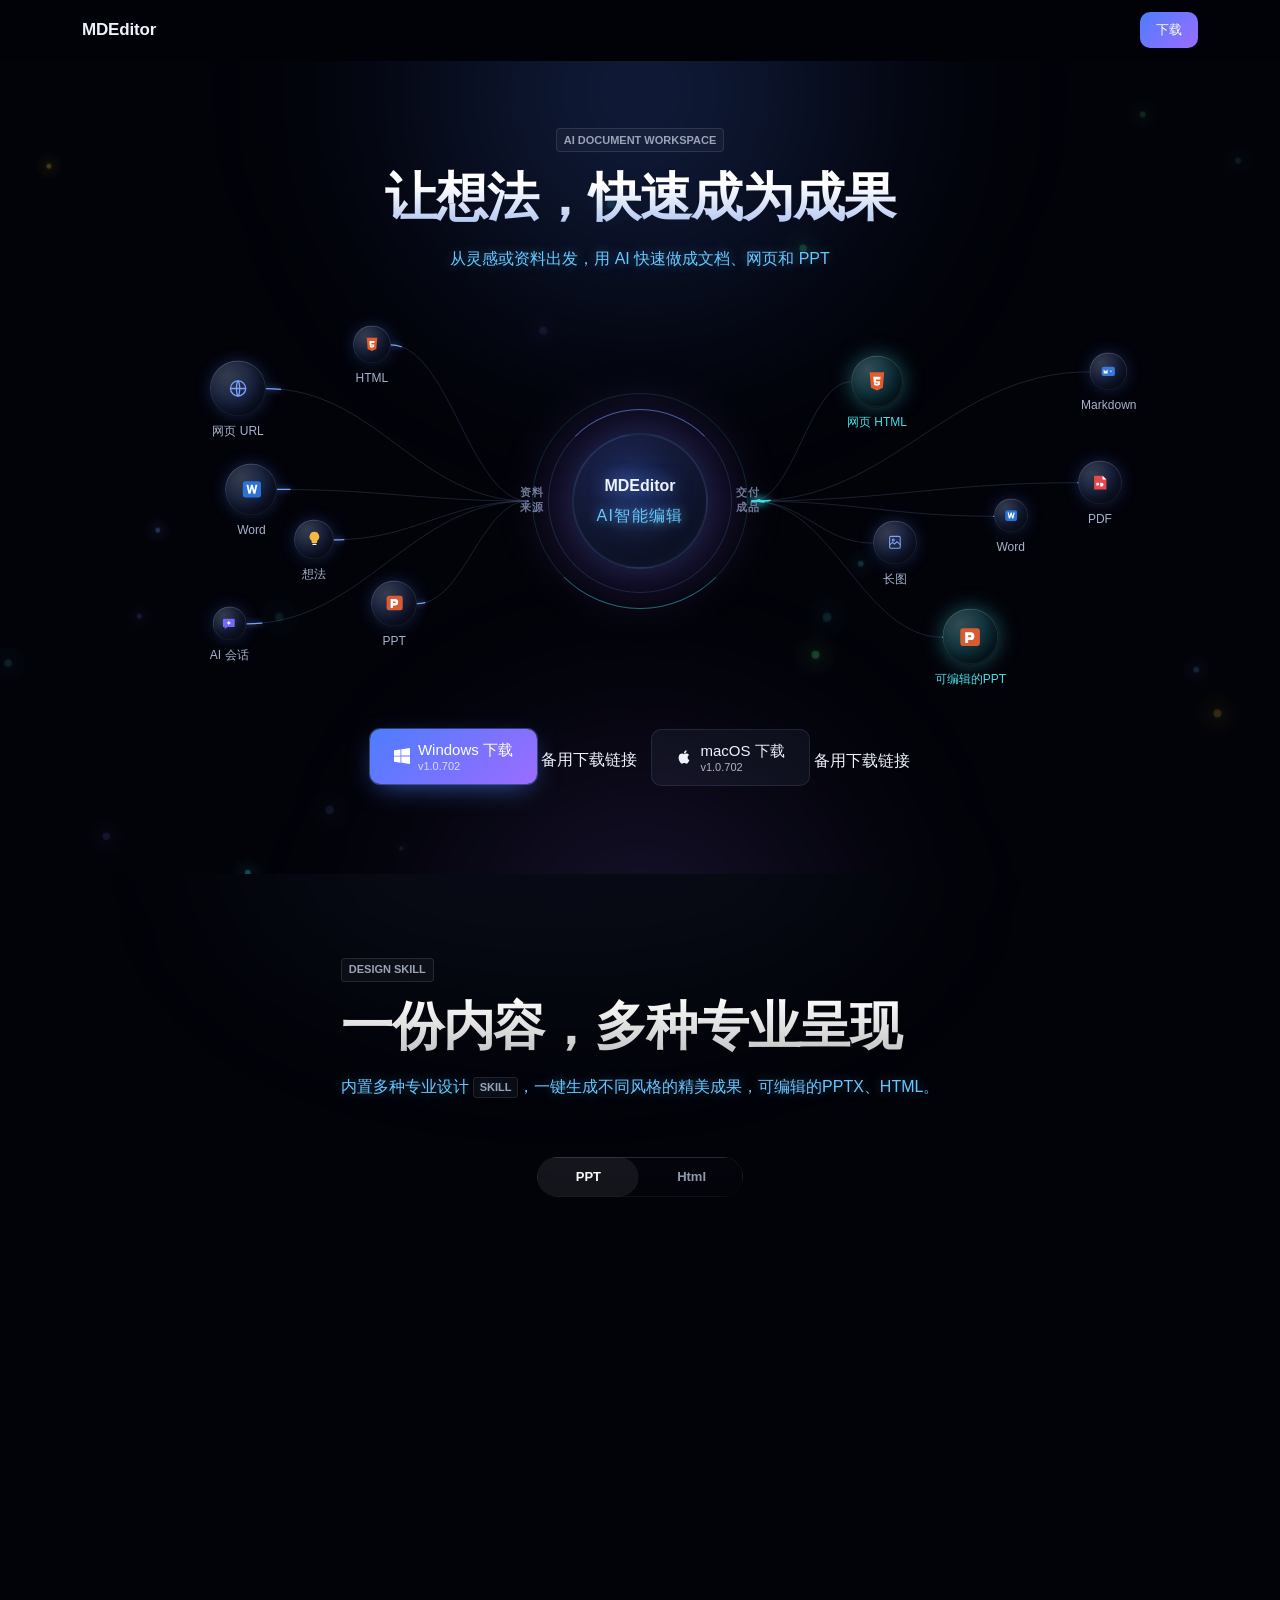
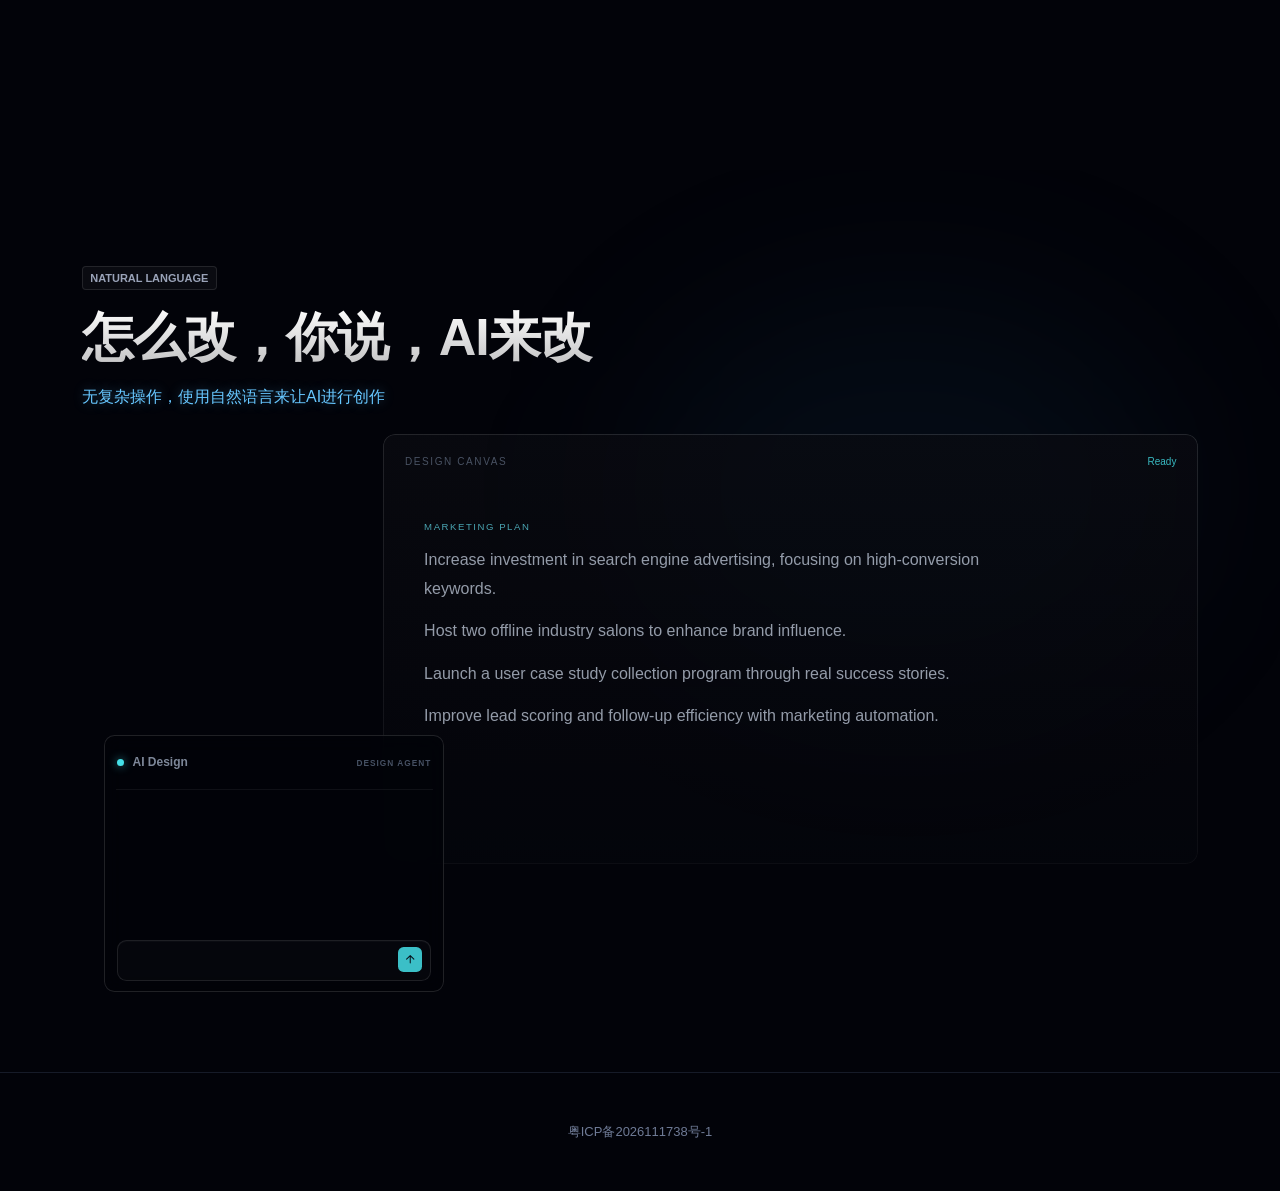
==== commit 626517bf: "调整下载源并增加备用下载链接" ====
--- a/site/index.html
+++ b/site/index.html
@@ -5,7 +5,7 @@
   <meta name="viewport" content="width=device-width, initial-scale=1.0">
   <meta name="description" content="桌面端文档工作台。把网页、Word、PPT 导入成 Markdown，编辑之后直接生成长图文、演示稿和 PDF，生成完还能继续改。">
   <title>MDEditor - 桌面端文档工作台</title>
-  <link rel="stylesheet" href="styles.css?v=5">
+  <link rel="stylesheet" href="styles.css?v=6">
 </head>
 <body>
   <header class="topbar">
@@ -143,14 +143,20 @@
         </div>
 
         <div class="hero-cta" id="download">
-          <a class="btn btn-primary js-dl-win" href="#" download>
-            <svg viewBox="0 0 24 24" aria-hidden="true"><path d="M0 3.449L9.75 2.1v9.451H0m10.949-9.602L24 0v11.4H10.949M0 12.6h9.75v9.451L0 20.699M10.949 12.6H24V24l-12.9-1.801"/></svg>
-            <span class="btn-copy"><span>Windows 下载</span><small>v1.0.702</small></span>
-          </a>
-          <a class="btn btn-ghost js-dl-mac" href="#" download>
-            <svg viewBox="0 0 24 24" aria-hidden="true"><path d="M18.71 19.5c-.83 1.24-1.71 2.45-3.05 2.47-1.34.03-1.77-.79-3.29-.79-1.53 0-2 .77-3.27.82-1.31.05-2.3-1.32-3.14-2.53C4.25 17 2.94 12.45 4.7 9.39c.87-1.52 2.43-2.48 4.12-2.51 1.28-.02 2.5.87 3.29.87.78 0 2.26-1.07 3.81-.91.65.03 2.47.26 3.64 1.98-.09.06-2.17 1.28-2.15 3.81.03 3.02 2.65 4.03 2.68 4.04-.03.07-.42 1.44-1.38 2.83M13 3.5c.73-.83 1.94-1.46 2.94-1.5.13 1.17-.34 2.35-1.04 3.19-.69.85-1.83 1.51-2.95 1.42-.15-1.15.41-2.35 1.05-3.11z"/></svg>
-            <span class="btn-copy"><span>macOS 下载</span><small>v1.0.702</small></span>
-          </a>
+          <div class="download-option">
+            <a class="btn btn-primary js-dl-win" href="#" download>
+              <svg viewBox="0 0 24 24" aria-hidden="true"><path d="M0 3.449L9.75 2.1v9.451H0m10.949-9.602L24 0v11.4H10.949M0 12.6h9.75v9.451L0 20.699M10.949 12.6H24V24l-12.9-1.801"/></svg>
+              <span class="btn-copy"><span>Windows 下载</span><small>v1.0.702</small></span>
+            </a>
+            <a class="backup-download js-dl-win-backup" href="#" download>备用下载链接</a>
+          </div>
+          <div class="download-option">
+            <a class="btn btn-ghost js-dl-mac" href="#" download>
+              <svg viewBox="0 0 24 24" aria-hidden="true"><path d="M18.71 19.5c-.83 1.24-1.71 2.45-3.05 2.47-1.34.03-1.77-.79-3.29-.79-1.53 0-2 .77-3.27.82-1.31.05-2.3-1.32-3.14-2.53C4.25 17 2.94 12.45 4.7 9.39c.87-1.52 2.43-2.48 4.12-2.51 1.28-.02 2.5.87 3.29.87.78 0 2.26-1.07 3.81-.91.65.03 2.47.26 3.64 1.98-.09.06-2.17 1.28-2.15 3.81.03 3.02 2.65 4.03 2.68 4.04-.03.07-.42 1.44-1.38 2.83M13 3.5c.73-.83 1.94-1.46 2.94-1.5.13 1.17-.34 2.35-1.04 3.19-.69.85-1.83 1.51-2.95 1.42-.15-1.15.41-2.35 1.05-3.11z"/></svg>
+              <span class="btn-copy"><span>macOS 下载</span><small>v1.0.702</small></span>
+            </a>
+            <a class="backup-download js-dl-mac-backup" href="#" download>备用下载链接</a>
+          </div>
         </div>
       </div>
     </section>
@@ -251,6 +257,6 @@
     </div>
   </footer>
 
-  <script src="script.js?v=9"></script>
+  <script src="script.js?v=10"></script>
 </body>
 </html>
--- a/site/styles.css
+++ b/site/styles.css
@@ -562,16 +562,16 @@
 .core-ring-1 {
   width: 11.5rem;
   height: 11.5rem;
+  border-color: rgba(122, 162, 255, 0.18);
   border-top-color: rgba(122, 162, 255, 0.55);
-  border-right-color: rgba(122, 162, 255, 0.18);
   animation: spin 12s linear infinite;
 }
 
 .core-ring-2 {
   width: 13.5rem;
   height: 13.5rem;
+  border-color: rgba(69, 224, 232, 0.14);
   border-bottom-color: rgba(69, 224, 232, 0.45);
-  border-left-color: rgba(69, 224, 232, 0.14);
   animation: spin 18s linear infinite reverse;
 }
 
@@ -586,7 +586,7 @@
   place-content: center;
   width: 8.5rem;
   height: 8.5rem;
-  border: 1px solid rgba(122, 162, 255, 0.3);
+  border: 2px solid rgba(122, 162, 255, 0.18);
   border-radius: 50%;
   background: radial-gradient(circle at 42% 35%, rgba(77, 125, 255, 0.18), rgba(10, 14, 28, 0.88) 68%);
   box-shadow: inset 0 0 1.75rem rgba(77, 125, 255, 0.1), 0 0 2rem rgba(77, 125, 255, 0.12);
@@ -1753,6 +1753,10 @@
 
   .planet-name { font-size: 0.6875rem; }
 
+  .download-option {
+    width: 100%;
+  }
+
   .hero-cta .btn {
     width: 100%;
     min-height: 3rem;
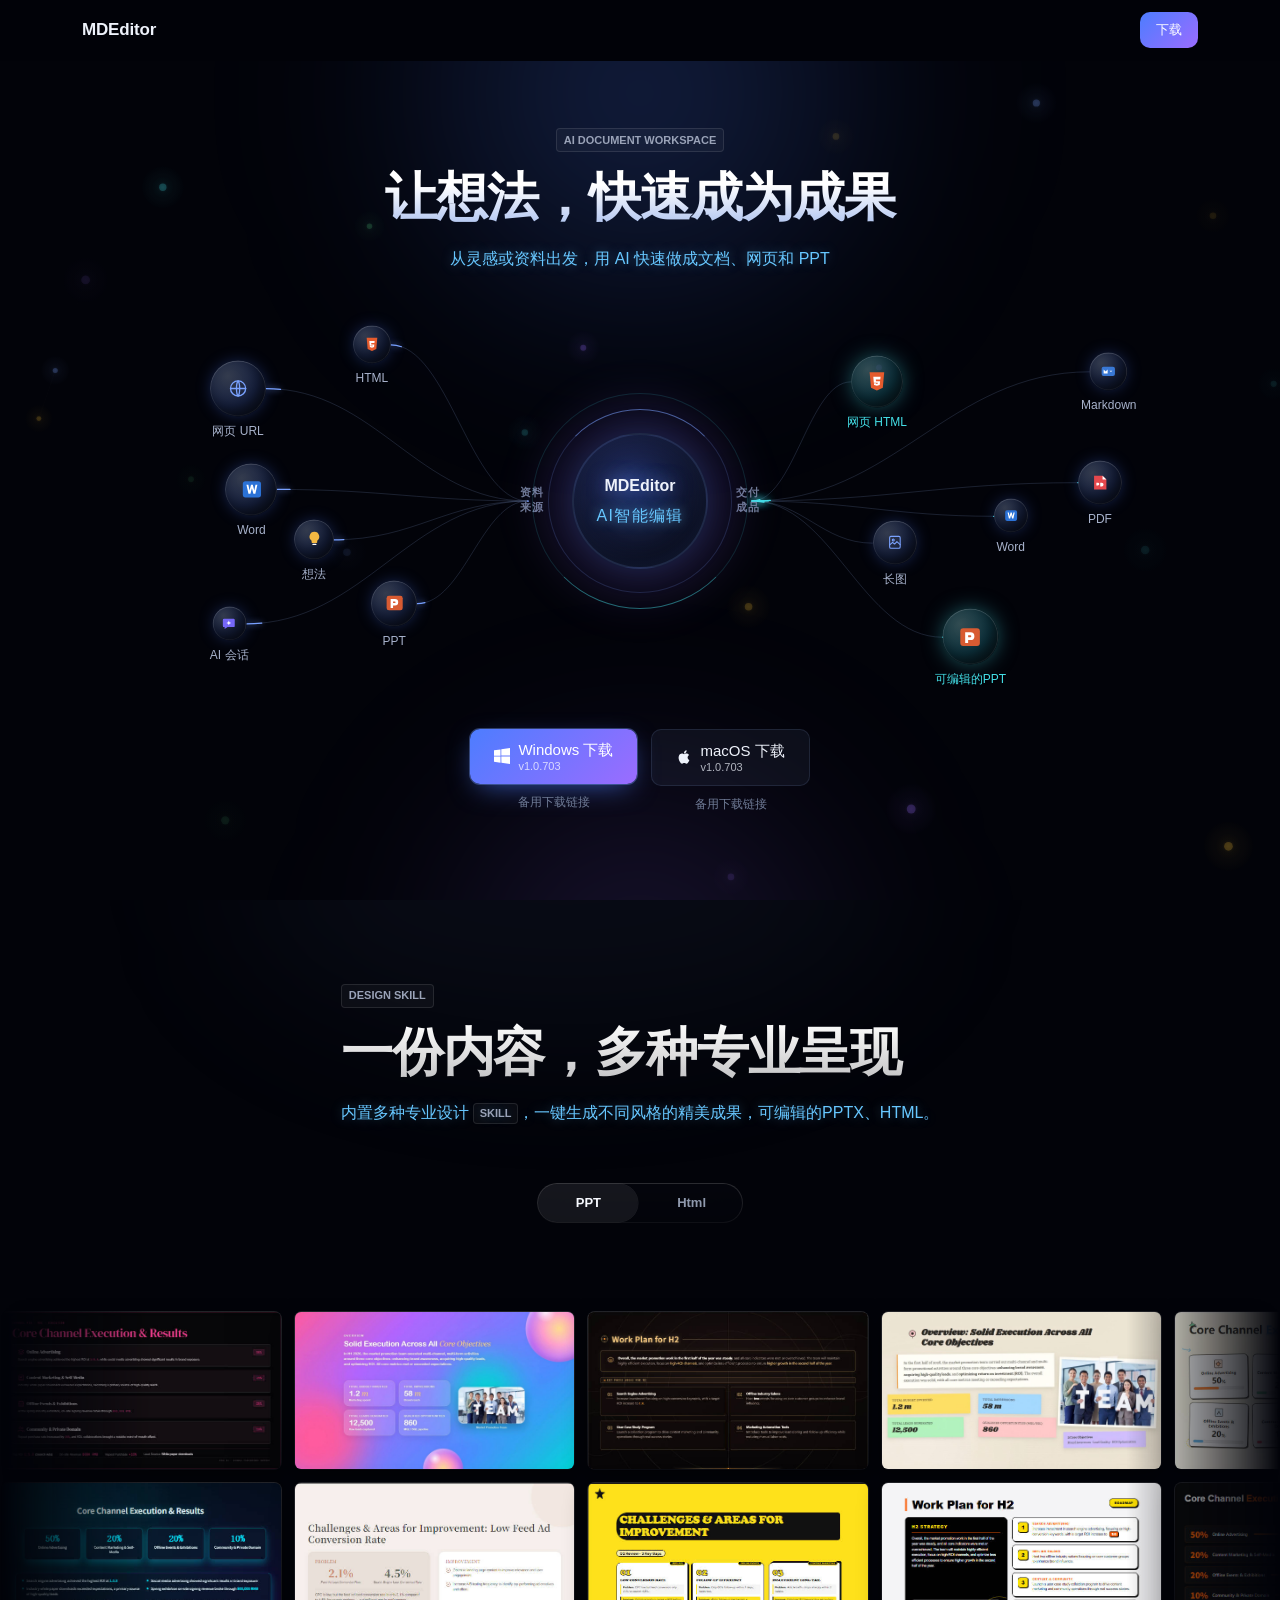
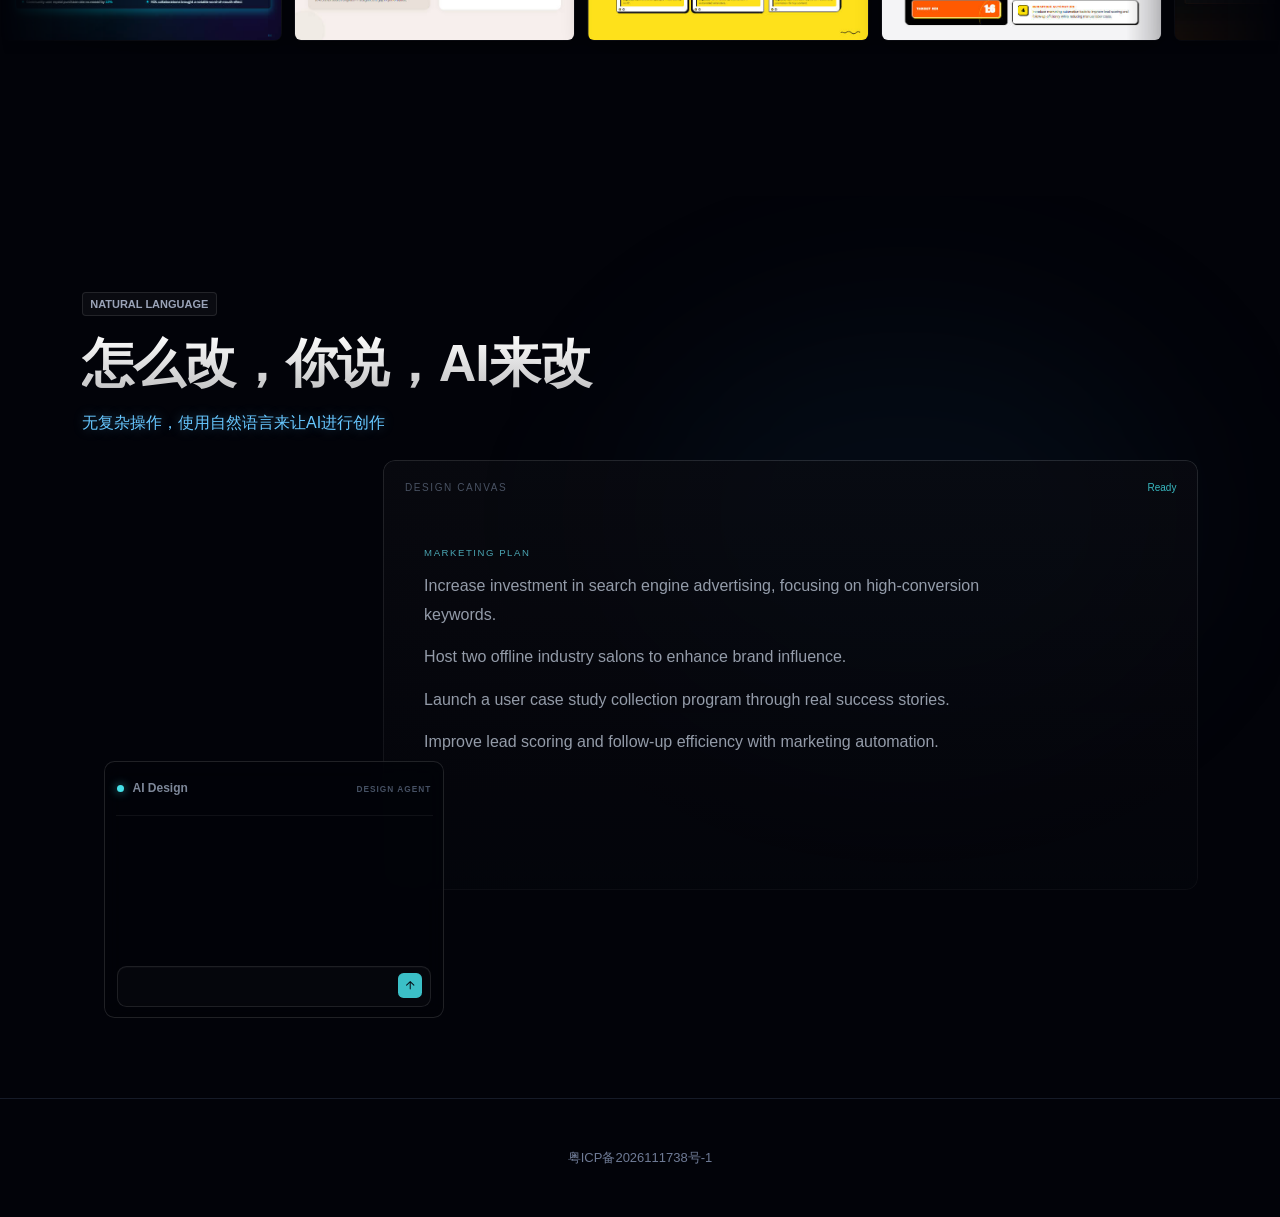
==== commit 6bc6a9d6: "发布 v1.0.703" ====
--- a/site/index.html
+++ b/site/index.html
@@ -146,14 +146,14 @@
           <div class="download-option">
             <a class="btn btn-primary js-dl-win" href="#" download>
               <svg viewBox="0 0 24 24" aria-hidden="true"><path d="M0 3.449L9.75 2.1v9.451H0m10.949-9.602L24 0v11.4H10.949M0 12.6h9.75v9.451L0 20.699M10.949 12.6H24V24l-12.9-1.801"/></svg>
-              <span class="btn-copy"><span>Windows 下载</span><small>v1.0.702</small></span>
+              <span class="btn-copy"><span>Windows 下载</span><small>v1.0.703</small></span>
             </a>
             <a class="backup-download js-dl-win-backup" href="#" download>备用下载链接</a>
           </div>
           <div class="download-option">
             <a class="btn btn-ghost js-dl-mac" href="#" download>
               <svg viewBox="0 0 24 24" aria-hidden="true"><path d="M18.71 19.5c-.83 1.24-1.71 2.45-3.05 2.47-1.34.03-1.77-.79-3.29-.79-1.53 0-2 .77-3.27.82-1.31.05-2.3-1.32-3.14-2.53C4.25 17 2.94 12.45 4.7 9.39c.87-1.52 2.43-2.48 4.12-2.51 1.28-.02 2.5.87 3.29.87.78 0 2.26-1.07 3.81-.91.65.03 2.47.26 3.64 1.98-.09.06-2.17 1.28-2.15 3.81.03 3.02 2.65 4.03 2.68 4.04-.03.07-.42 1.44-1.38 2.83M13 3.5c.73-.83 1.94-1.46 2.94-1.5.13 1.17-.34 2.35-1.04 3.19-.69.85-1.83 1.51-2.95 1.42-.15-1.15.41-2.35 1.05-3.11z"/></svg>
-              <span class="btn-copy"><span>macOS 下载</span><small>v1.0.702</small></span>
+              <span class="btn-copy"><span>macOS 下载</span><small>v1.0.703</small></span>
             </a>
             <a class="backup-download js-dl-mac-backup" href="#" download>备用下载链接</a>
           </div>
--- a/site/styles.css
+++ b/site/styles.css
@@ -269,6 +269,31 @@
   flex-wrap: wrap;
   margin-top: 3.75rem;
   scroll-margin-top: 80px;
+}
+
+.download-option {
+  display: flex;
+  flex-direction: column;
+  align-items: center;
+  gap: 0.375rem;
+}
+
+.backup-download {
+  margin-top: 5px;
+  color: var(--text-3);
+  font-size: 12px;
+  line-height: 1.25;
+  text-decoration: none;
+  transition: color 0.15s ease;
+}
+
+.backup-download:hover {
+  color: var(--text-2);
+}
+
+.backup-download.is-off {
+  opacity: 0.4;
+  pointer-events: none;
 }
 
 .hero-meta {
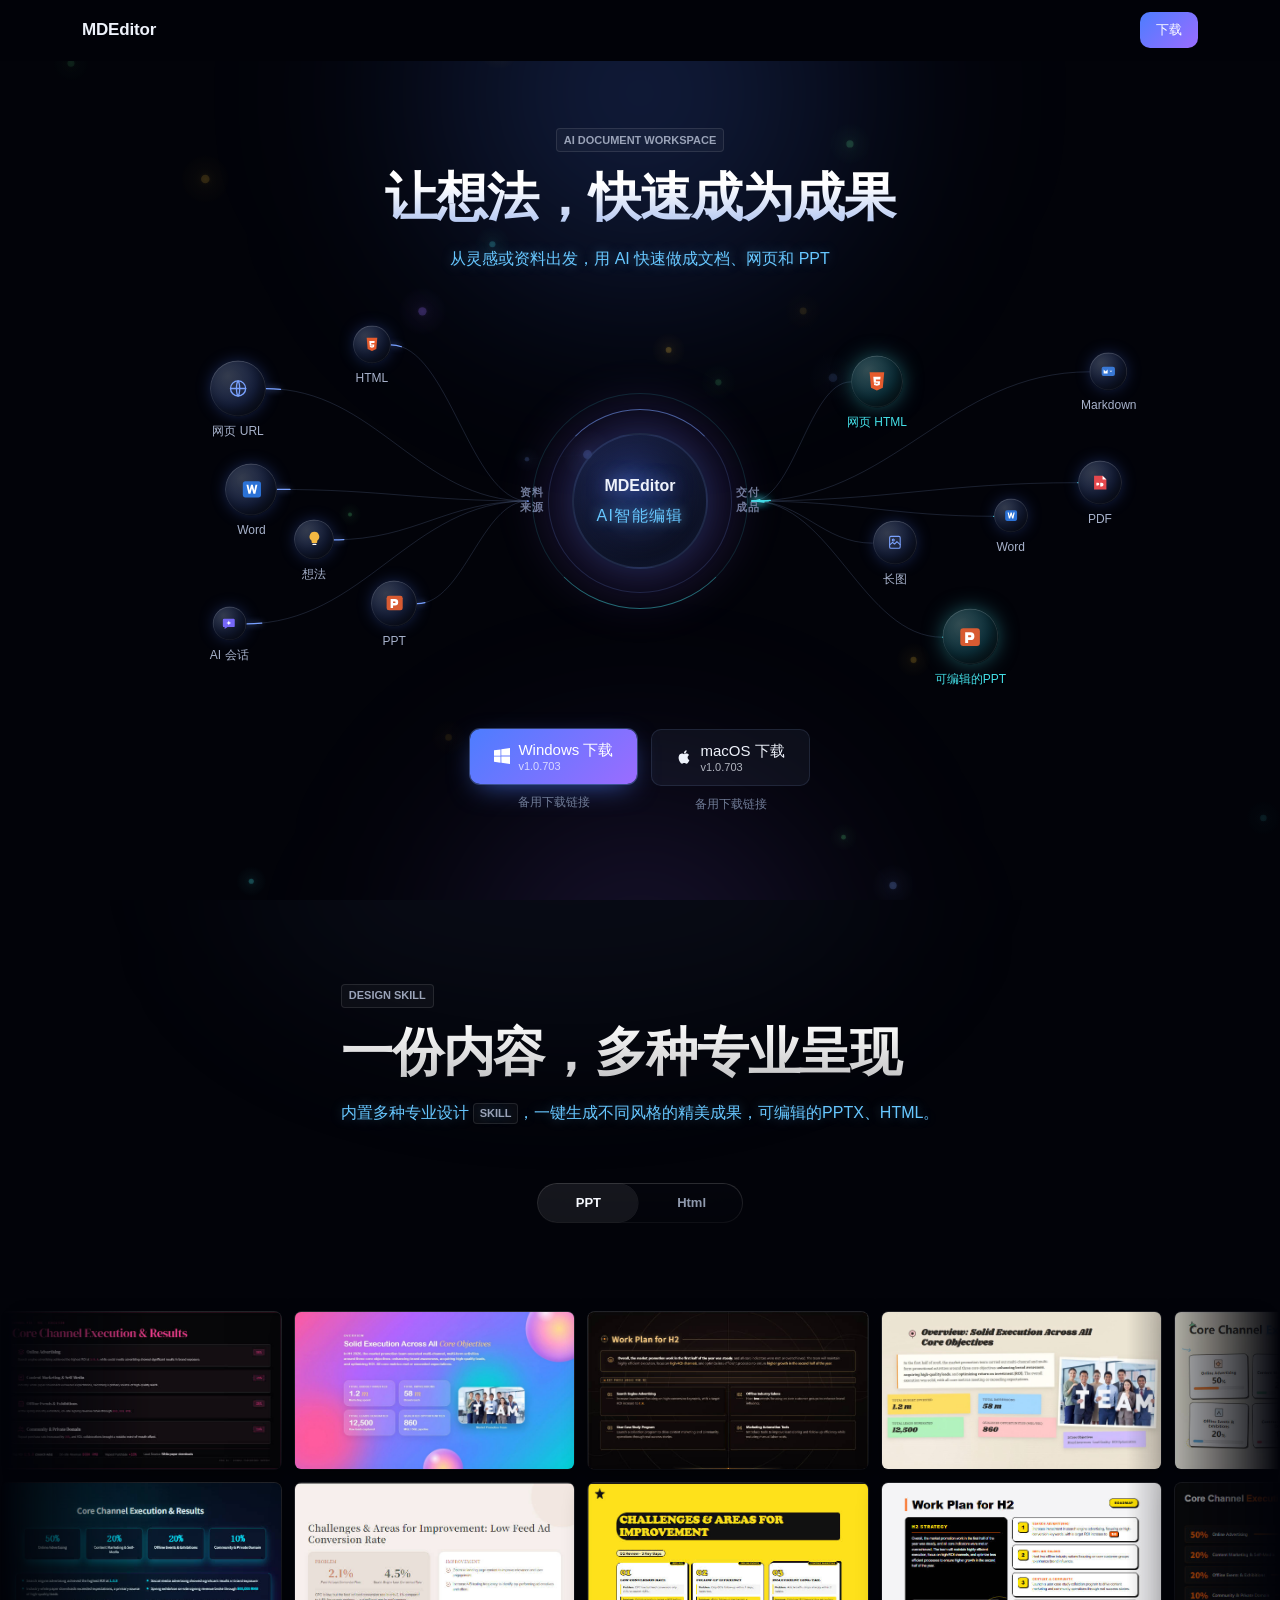
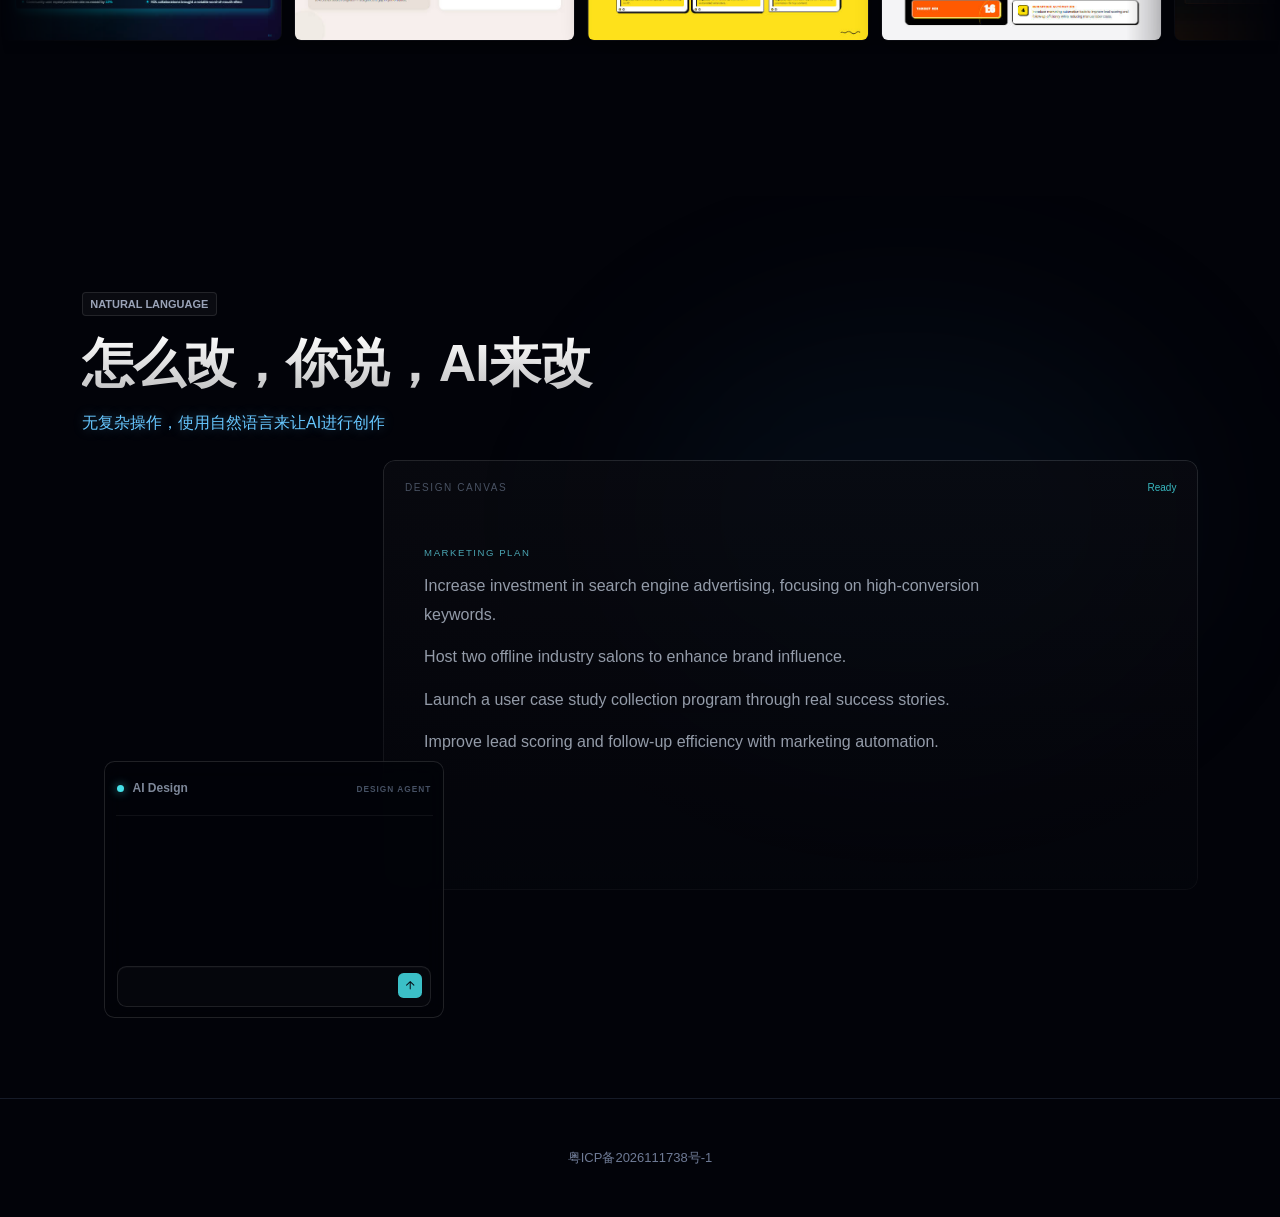
==== commit b17dd828: "修复手机端第二屏轮播：去除overflow冲突、加速动画、增加兜底" ====
--- a/site/index.html
+++ b/site/index.html
@@ -5,7 +5,7 @@
   <meta name="viewport" content="width=device-width, initial-scale=1.0">
   <meta name="description" content="桌面端文档工作台。把网页、Word、PPT 导入成 Markdown，编辑之后直接生成长图文、演示稿和 PDF，生成完还能继续改。">
   <title>MDEditor - 桌面端文档工作台</title>
-  <link rel="stylesheet" href="styles.css?v=6">
+  <link rel="stylesheet" href="styles.css?v=7">
 </head>
 <body>
   <header class="topbar">
@@ -257,6 +257,6 @@
     </div>
   </footer>
 
-  <script src="script.js?v=10"></script>
+  <script src="script.js?v=11"></script>
 </body>
 </html>
--- a/site/styles.css
+++ b/site/styles.css
@@ -984,17 +984,12 @@
   .mode-tab { flex: 1; min-width: 0; min-height: 2.75rem; }
   .showcase-gallery-wrap { width: 100%; flex: none; display: grid; }
   .showcase-gallery {
-    padding: 0.8rem 1.25rem 1.2rem;
-    overflow-x: auto;
-    overscroll-behavior-inline: contain;
-    scroll-snap-type: x proximity;
-    scrollbar-width: none;
-    -webkit-overflow-scrolling: touch;
+    padding: 0.8rem 0 1.2rem;
+    overflow: hidden;
     -webkit-mask-image: none;
     mask-image: none;
   }
-  .showcase-gallery::-webkit-scrollbar { display: none; }
-  .showcase-card { flex-basis: min(84vw, 24rem); scroll-snap-align: center; }
+  .showcase-card { flex-basis: min(84vw, 24rem); }
   .showcase-page-empty { min-height: 19rem; margin-right: 1.25rem; }
 }
 
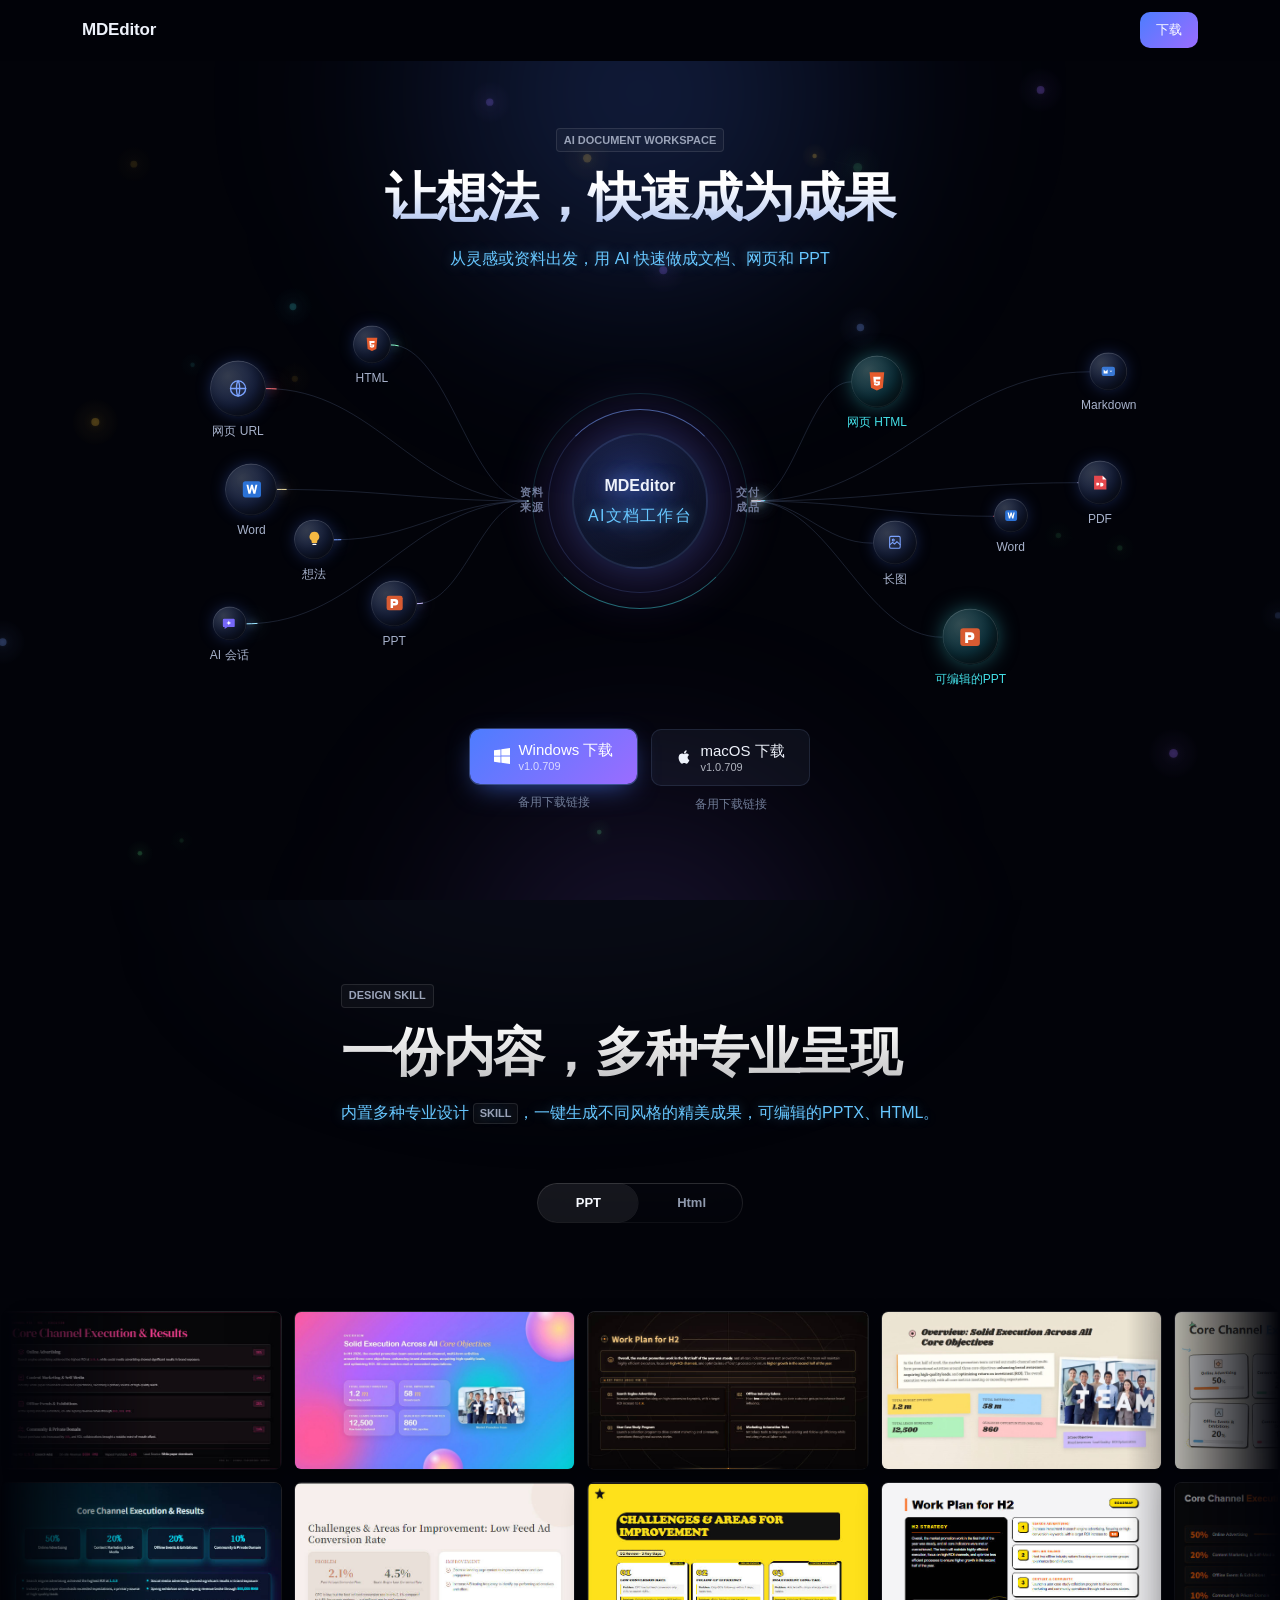
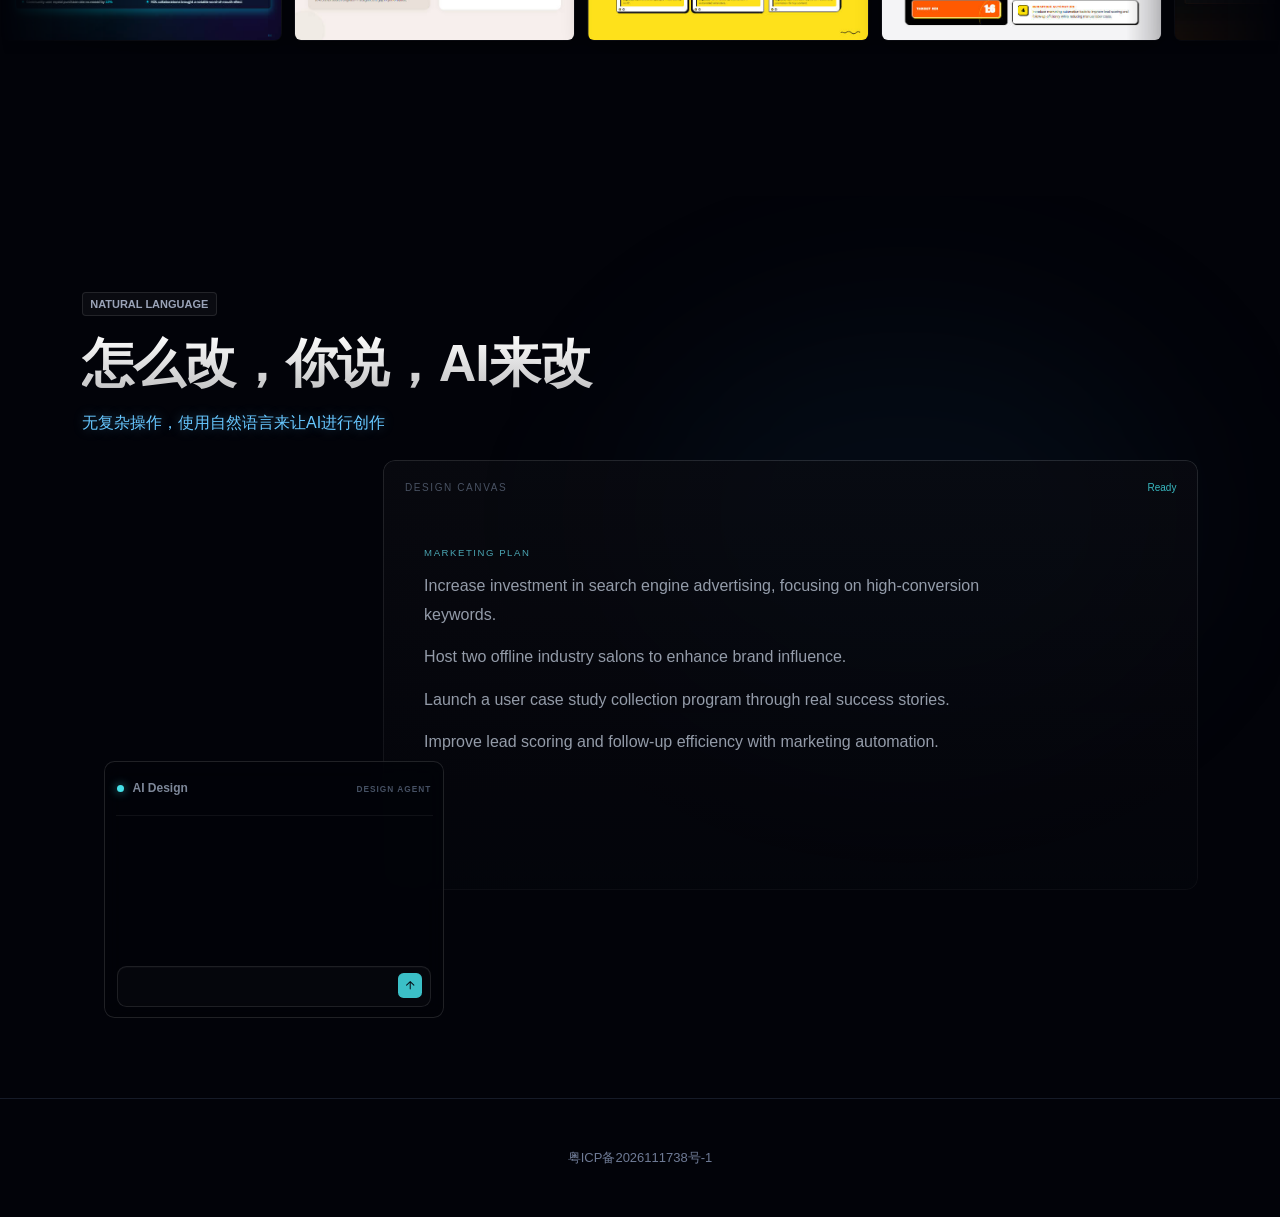
==== commit 2638fbef: "首屏流动线条改为流星效果，文案改为AI文档工作台" ====
--- a/site/index.html
+++ b/site/index.html
@@ -32,11 +32,11 @@
           <svg class="cosmos-beams" aria-hidden="true" preserveAspectRatio="none">
             <g class="beam-in">
               <g class="beam-line js-beam-in-static"></g>
-              <g class="beam-line beam-pulse js-beam-in-pulse"></g>
+              <g class="beam-line beam-meteor js-beam-in-meteor"></g>
             </g>
             <g class="beam-out">
               <g class="beam-line js-beam-out-static"></g>
-              <g class="beam-line beam-pulse js-beam-out-pulse"></g>
+              <g class="beam-line beam-meteor js-beam-out-meteor"></g>
             </g>
           </svg>
 
@@ -92,7 +92,7 @@
             <div class="core-ring core-ring-2" aria-hidden="true"></div>
             <div class="core-label">
               <p class="core-brand">MDEditor</p>
-              <p class="core-fn">AI智能编辑</p>
+              <p class="core-fn">AI文档工作台</p>
             </div>
           </div>
 
--- a/site/styles.css
+++ b/site/styles.css
@@ -263,6 +263,8 @@
 }
 
 .hero-cta {
+  position: relative;
+  z-index: 999;
   display: flex;
   gap: 0.875rem;
   justify-content: center;
@@ -311,6 +313,7 @@
   display: grid;
   grid-template-columns: 14rem 1fr minmax(0, 14rem) 1fr 14rem;
   align-items: center;
+  pointer-events: none;
 }
 
 .cosmos-beams {
@@ -505,44 +508,52 @@
   vector-effect: non-scaling-stroke;
 }
 
-/* 沿连接线跑动的粒子流：每条路径只保留一段细光束 */
-.beam-pulse path {
+/* 流星效果：单层高亮 dash + 强发光 + 快速缓动 */
+.beam-meteor path {
   fill: none;
-  stroke: var(--brand-lit);
-  stroke-width: 1.25;
+  stroke: var(--meteor-color, #7aa2ff);
+  stroke-width: 1;
   stroke-linecap: round;
-  stroke-dasharray: 26 500;
+  stroke-dasharray: 18 508;
   vector-effect: non-scaling-stroke;
-  filter: drop-shadow(0 0 3px rgba(122, 162, 255, 0.85));
-  animation: pulse 8.9s linear infinite;
-}
-
-.beam-out .beam-pulse path {
-  stroke: var(--cyan);
-  filter: drop-shadow(0 0 4px rgba(69, 224, 232, 0.9));
-}
-
-.beam-in .beam-pulse path:nth-child(1) { animation-delay: 0s; }
-.beam-in .beam-pulse path:nth-child(2) { animation-delay: 0.18s; }
-.beam-in .beam-pulse path:nth-child(3) { animation-delay: 0.36s; }
-.beam-in .beam-pulse path:nth-child(4) { animation-delay: 0.54s; }
-.beam-in .beam-pulse path:nth-child(5) { animation-delay: 0.72s; }
-
-/* 出口晚 1.1s，形成「先进后出」的因果感 */
-.beam-out .beam-pulse path:nth-child(1) { animation-delay: 1.1s; }
-.beam-out .beam-pulse path:nth-child(2) { animation-delay: 1.24s; }
-.beam-out .beam-pulse path:nth-child(3) { animation-delay: 1.38s; }
-.beam-out .beam-pulse path:nth-child(4) { animation-delay: 1.52s; }
-.beam-out .beam-pulse path:nth-child(5) { animation-delay: 1.66s; }
-.beam-out .beam-pulse path:nth-child(6) { animation-delay: 1.8s; }
-
-/* 出口一侧染成青色，呼应「已转换」 */
-.beam-out .beam-pulse path {
-  stroke: var(--cyan);
-  filter: drop-shadow(0 0 4px rgba(69, 224, 232, 0.9));
-}
-
-@keyframes pulse {
+  filter: drop-shadow(0 0 4px var(--meteor-color, #7aa2ff))
+          drop-shadow(0 0 10px var(--meteor-color, #7aa2ff));
+  animation: meteor 7.5s cubic-bezier(0.4, 0, 0.2, 1) infinite;
+}
+
+/* 入口多色 */
+.beam-in .beam-meteor path:nth-child(1) { --meteor-color: #ff6b6b; }
+.beam-in .beam-meteor path:nth-child(2) { --meteor-color: #8affc1; }
+.beam-in .beam-meteor path:nth-child(3) { --meteor-color: #f1dd9b; }
+.beam-in .beam-meteor path:nth-child(4) { --meteor-color: #d7c5ff; }
+.beam-in .beam-meteor path:nth-child(5) { --meteor-color: #9fe9ff; }
+.beam-in .beam-meteor path:nth-child(6) { --meteor-color: #7aa2ff; }
+
+/* 出口多色 */
+.beam-out .beam-meteor path:nth-child(1) { --meteor-color: #45e0e8; }
+.beam-out .beam-meteor path:nth-child(2) { --meteor-color: #8affc1; }
+.beam-out .beam-meteor path:nth-child(3) { --meteor-color: #d7c5ff; }
+.beam-out .beam-meteor path:nth-child(4) { --meteor-color: #f1dd9b; }
+.beam-out .beam-meteor path:nth-child(5) { --meteor-color: #ff6b6b; }
+.beam-out .beam-meteor path:nth-child(6) { --meteor-color: #9fe9ff; }
+
+/* 入口侧错落 */
+.beam-in .beam-meteor path:nth-child(1) { animation-delay: 0s; }
+.beam-in .beam-meteor path:nth-child(2) { animation-delay: 0.4s; }
+.beam-in .beam-meteor path:nth-child(3) { animation-delay: 0.8s; }
+.beam-in .beam-meteor path:nth-child(4) { animation-delay: 1.2s; }
+.beam-in .beam-meteor path:nth-child(5) { animation-delay: 1.6s; }
+.beam-in .beam-meteor path:nth-child(6) { animation-delay: 2.0s; }
+
+/* 出口侧延迟 */
+.beam-out .beam-meteor path:nth-child(1) { animation-delay: 1.2s; }
+.beam-out .beam-meteor path:nth-child(2) { animation-delay: 1.55s; }
+.beam-out .beam-meteor path:nth-child(3) { animation-delay: 1.9s; }
+.beam-out .beam-meteor path:nth-child(4) { animation-delay: 2.25s; }
+.beam-out .beam-meteor path:nth-child(5) { animation-delay: 2.6s; }
+.beam-out .beam-meteor path:nth-child(6) { animation-delay: 2.95s; }
+
+@keyframes meteor {
   from { stroke-dashoffset: 526; }
   to   { stroke-dashoffset: 0; }
 }
@@ -1786,13 +1797,13 @@
 /* 尊重系统减少动效偏好 */
 @media (prefers-reduced-motion: reduce) {
   .starfield,
-  .beam-pulse,
+  .beam-meteor,
   .core-halo,
   .core-ring {
     animation: none;
   }
 
-  .beam-pulse { display: none; }
+  .beam-meteor { display: none; }
 
   .planet {
     animation: none;
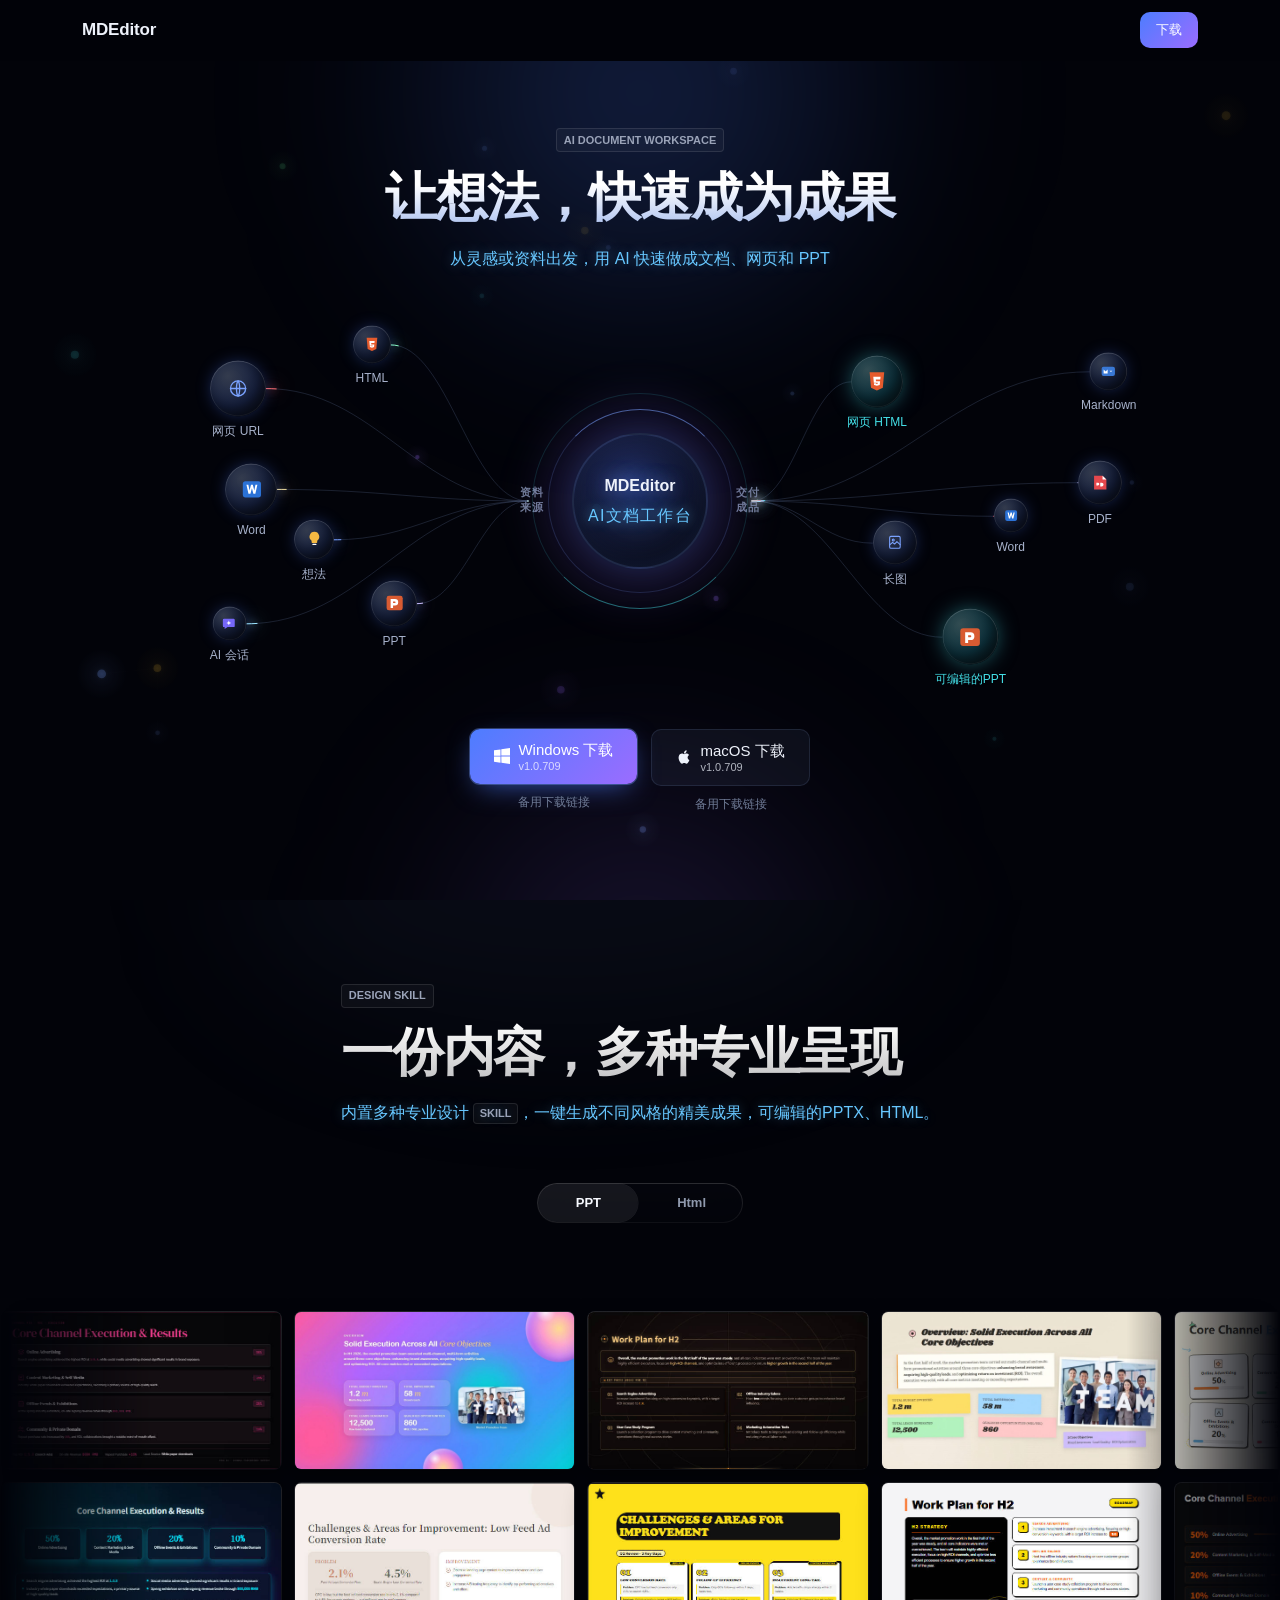
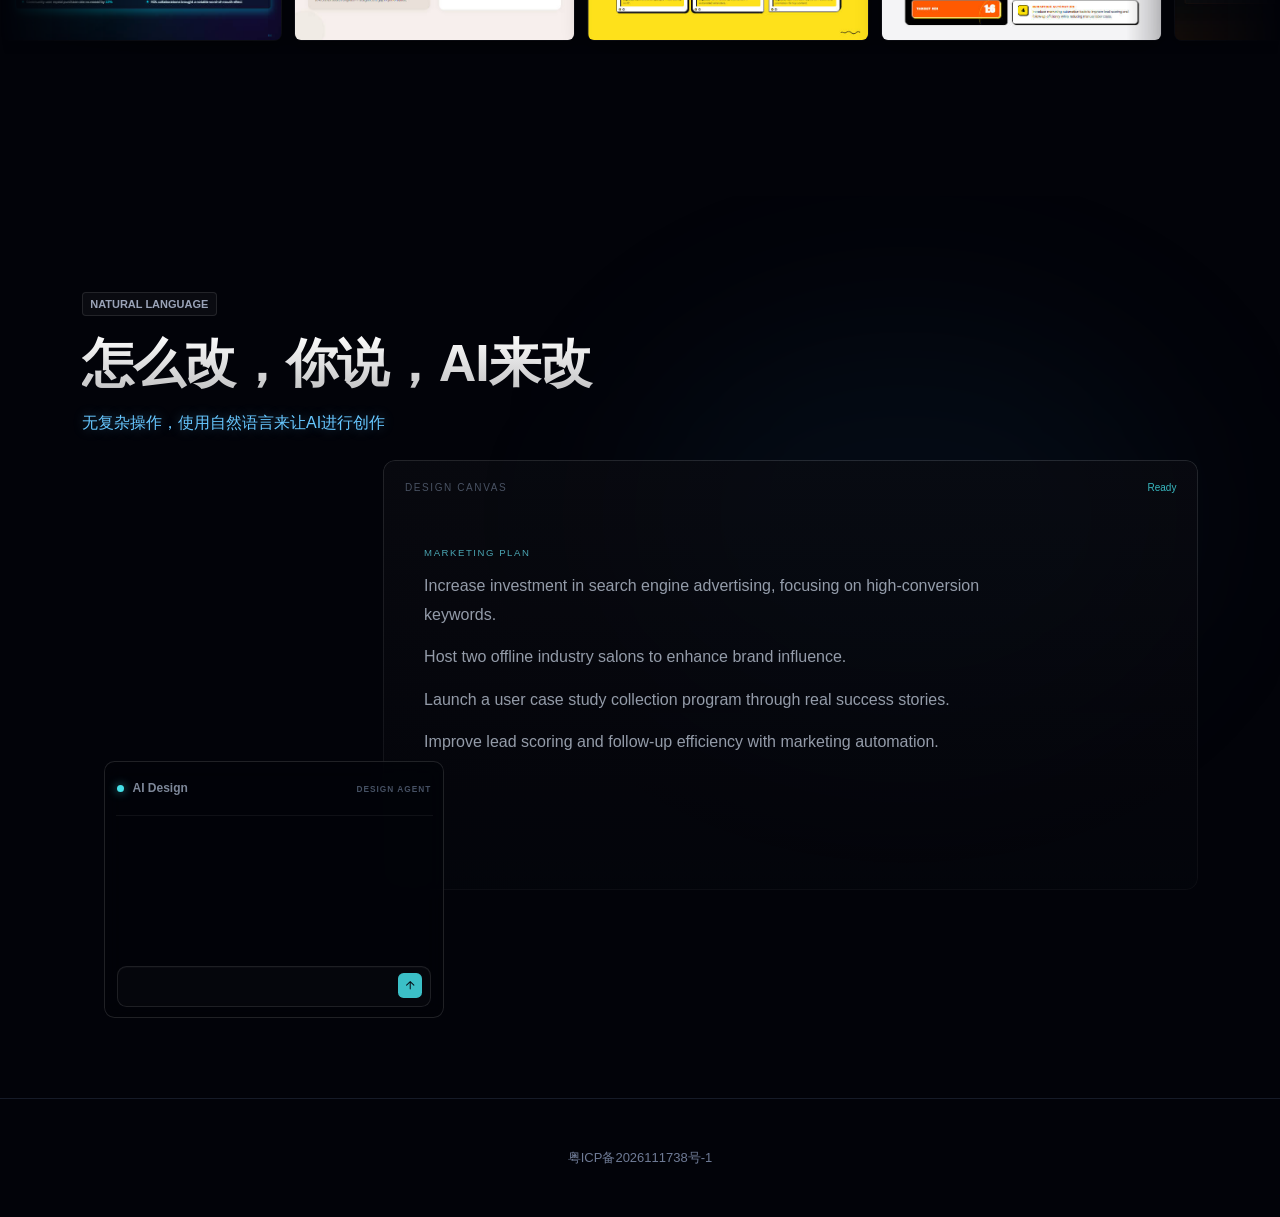
==== commit 58996e87: "更新静态资源版本号解决缓存问题" ====
--- a/site/index.html
+++ b/site/index.html
@@ -5,7 +5,7 @@
   <meta name="viewport" content="width=device-width, initial-scale=1.0">
   <meta name="description" content="桌面端文档工作台。把网页、Word、PPT 导入成 Markdown，编辑之后直接生成长图文、演示稿和 PDF，生成完还能继续改。">
   <title>MDEditor - 桌面端文档工作台</title>
-  <link rel="stylesheet" href="styles.css?v=7">
+  <link rel="stylesheet" href="styles.css?v=8">
 </head>
 <body>
   <header class="topbar">
@@ -257,6 +257,6 @@
     </div>
   </footer>
 
-  <script src="script.js?v=11"></script>
+  <script src="script.js?v=12"></script>
 </body>
 </html>
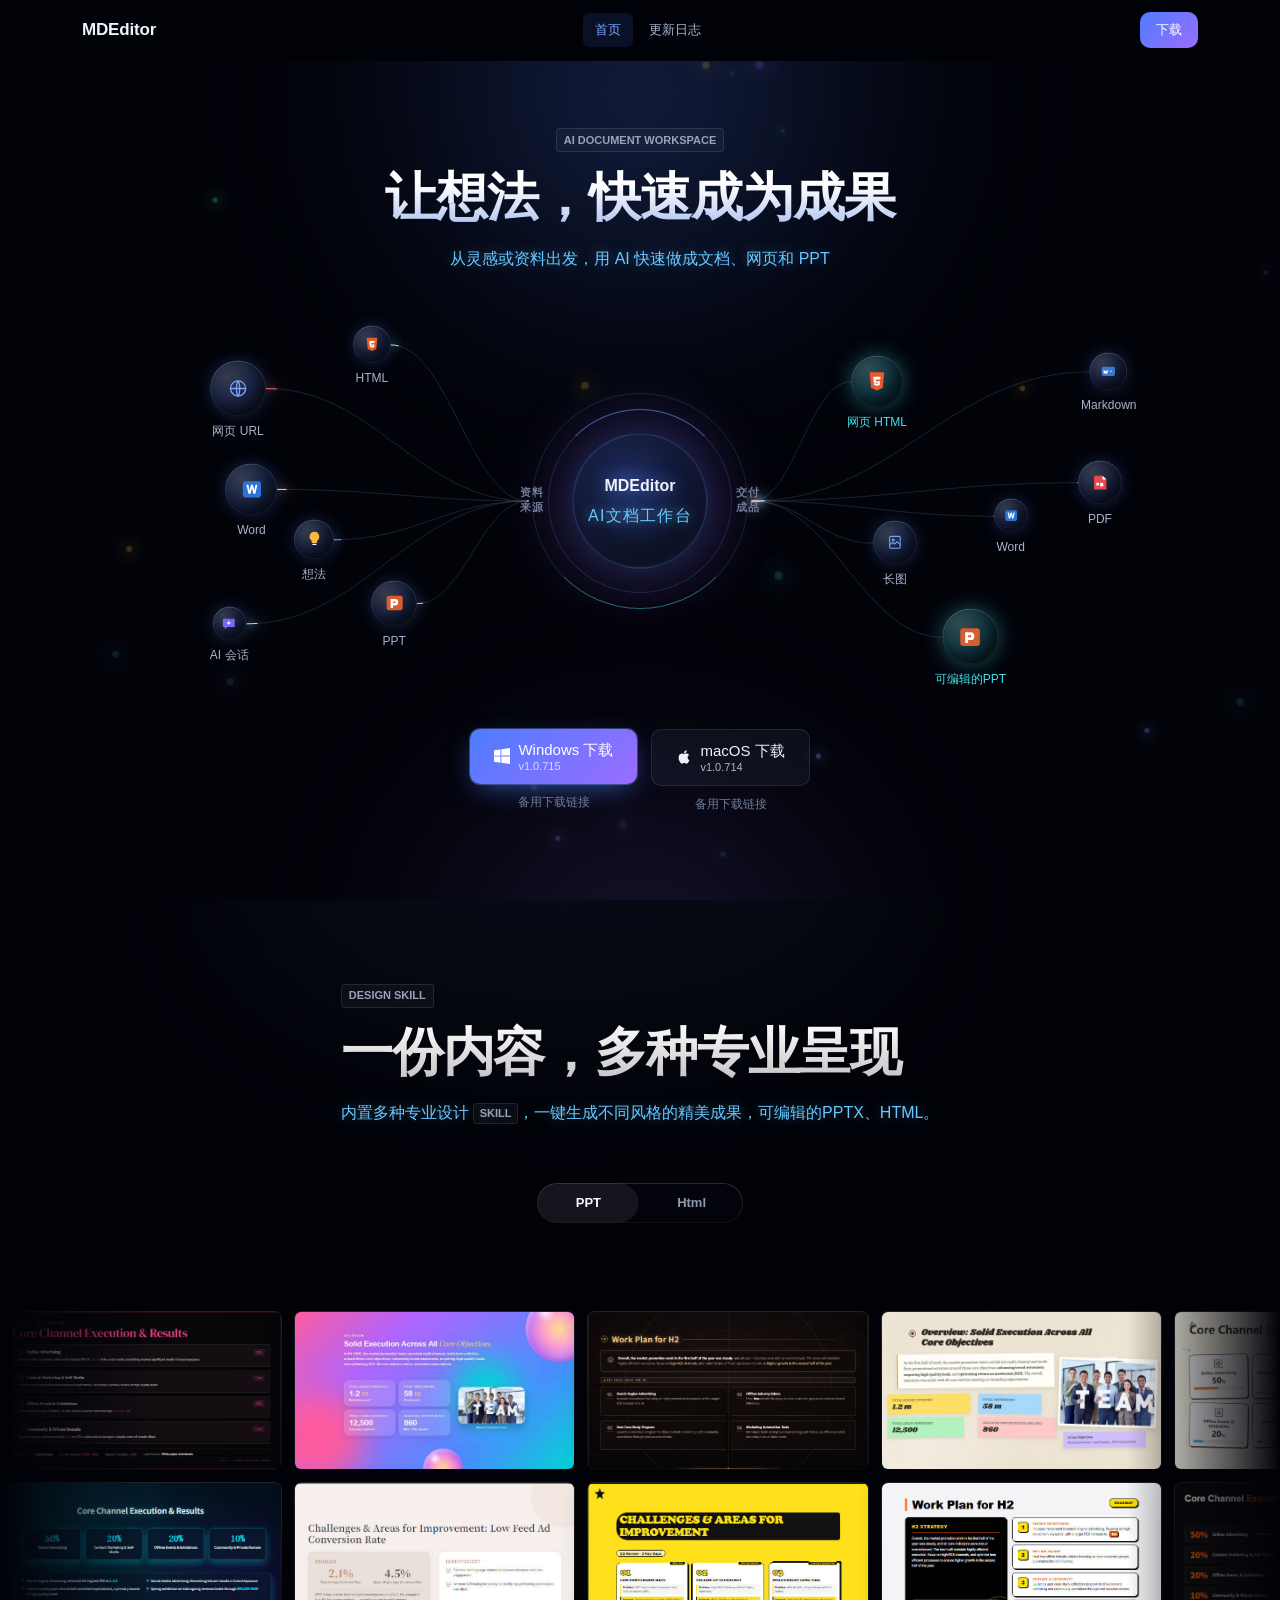
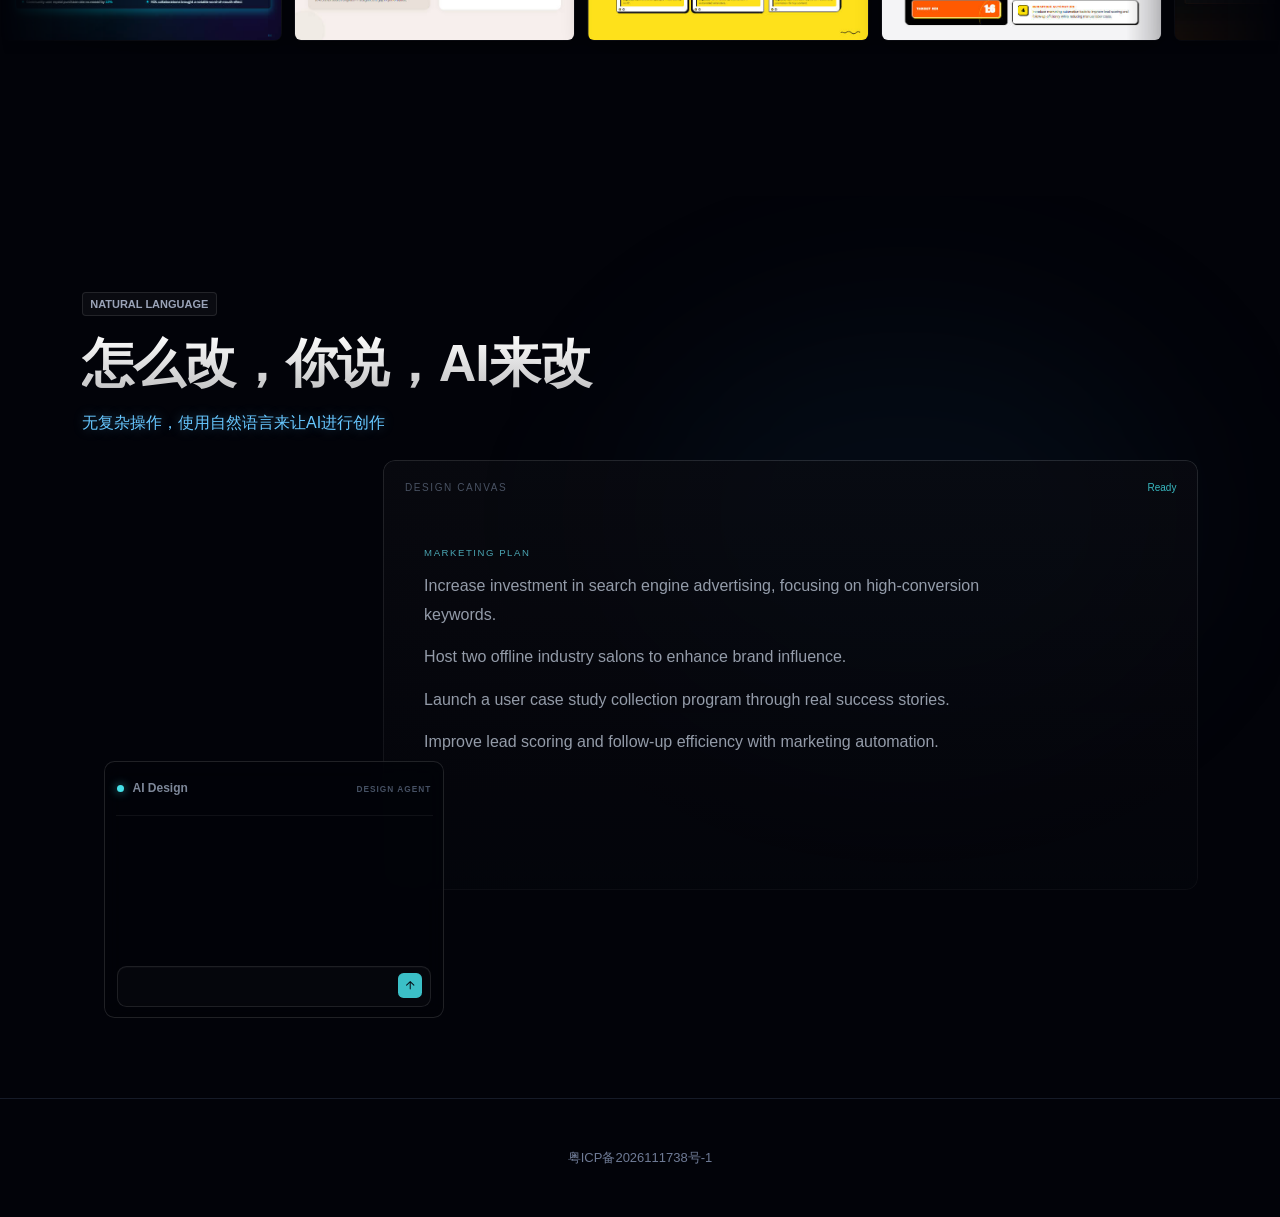
==== commit f33a3052: "feat: add changelog page with version list and anchor navigation" ====
--- a/site/index.html
+++ b/site/index.html
@@ -11,6 +11,10 @@
   <header class="topbar">
     <div class="wrap topbar-inner">
       <a class="brand" href="#top">MDEditor</a>
+      <nav class="topbar-nav">
+        <a class="nav-tab is-active" href="index.html">首页</a>
+        <a class="nav-tab" href="changelog.html">更新日志</a>
+      </nav>
       <a class="btn btn-sm" href="#download">下载</a>
     </div>
   </header>
--- a/site/styles.css
+++ b/site/styles.css
@@ -92,6 +92,29 @@
   font-size: 1.0625rem;
   font-weight: 600;
   letter-spacing: -0.01em;
+}
+
+.topbar-nav {
+  display: flex;
+  gap: 0.25rem;
+}
+
+.nav-tab {
+  padding: 0.375rem 0.75rem;
+  border-radius: 6px;
+  font-size: 0.8125rem;
+  color: var(--text-2);
+  transition: background 0.15s, color 0.15s;
+}
+
+.nav-tab:hover {
+  background: rgba(77, 125, 255, 0.08);
+  color: var(--text);
+}
+
+.nav-tab.is-active {
+  background: rgba(77, 125, 255, 0.12);
+  color: var(--brand-lit);
 }
 
 /* ============================================
@@ -518,7 +541,7 @@
   vector-effect: non-scaling-stroke;
   filter: drop-shadow(0 0 4px var(--meteor-color, #7aa2ff))
           drop-shadow(0 0 10px var(--meteor-color, #7aa2ff));
-  animation: meteor 7.5s cubic-bezier(0.4, 0, 0.2, 1) infinite;
+  animation: meteor 7.5s linear infinite;
 }
 
 /* 入口多色 */
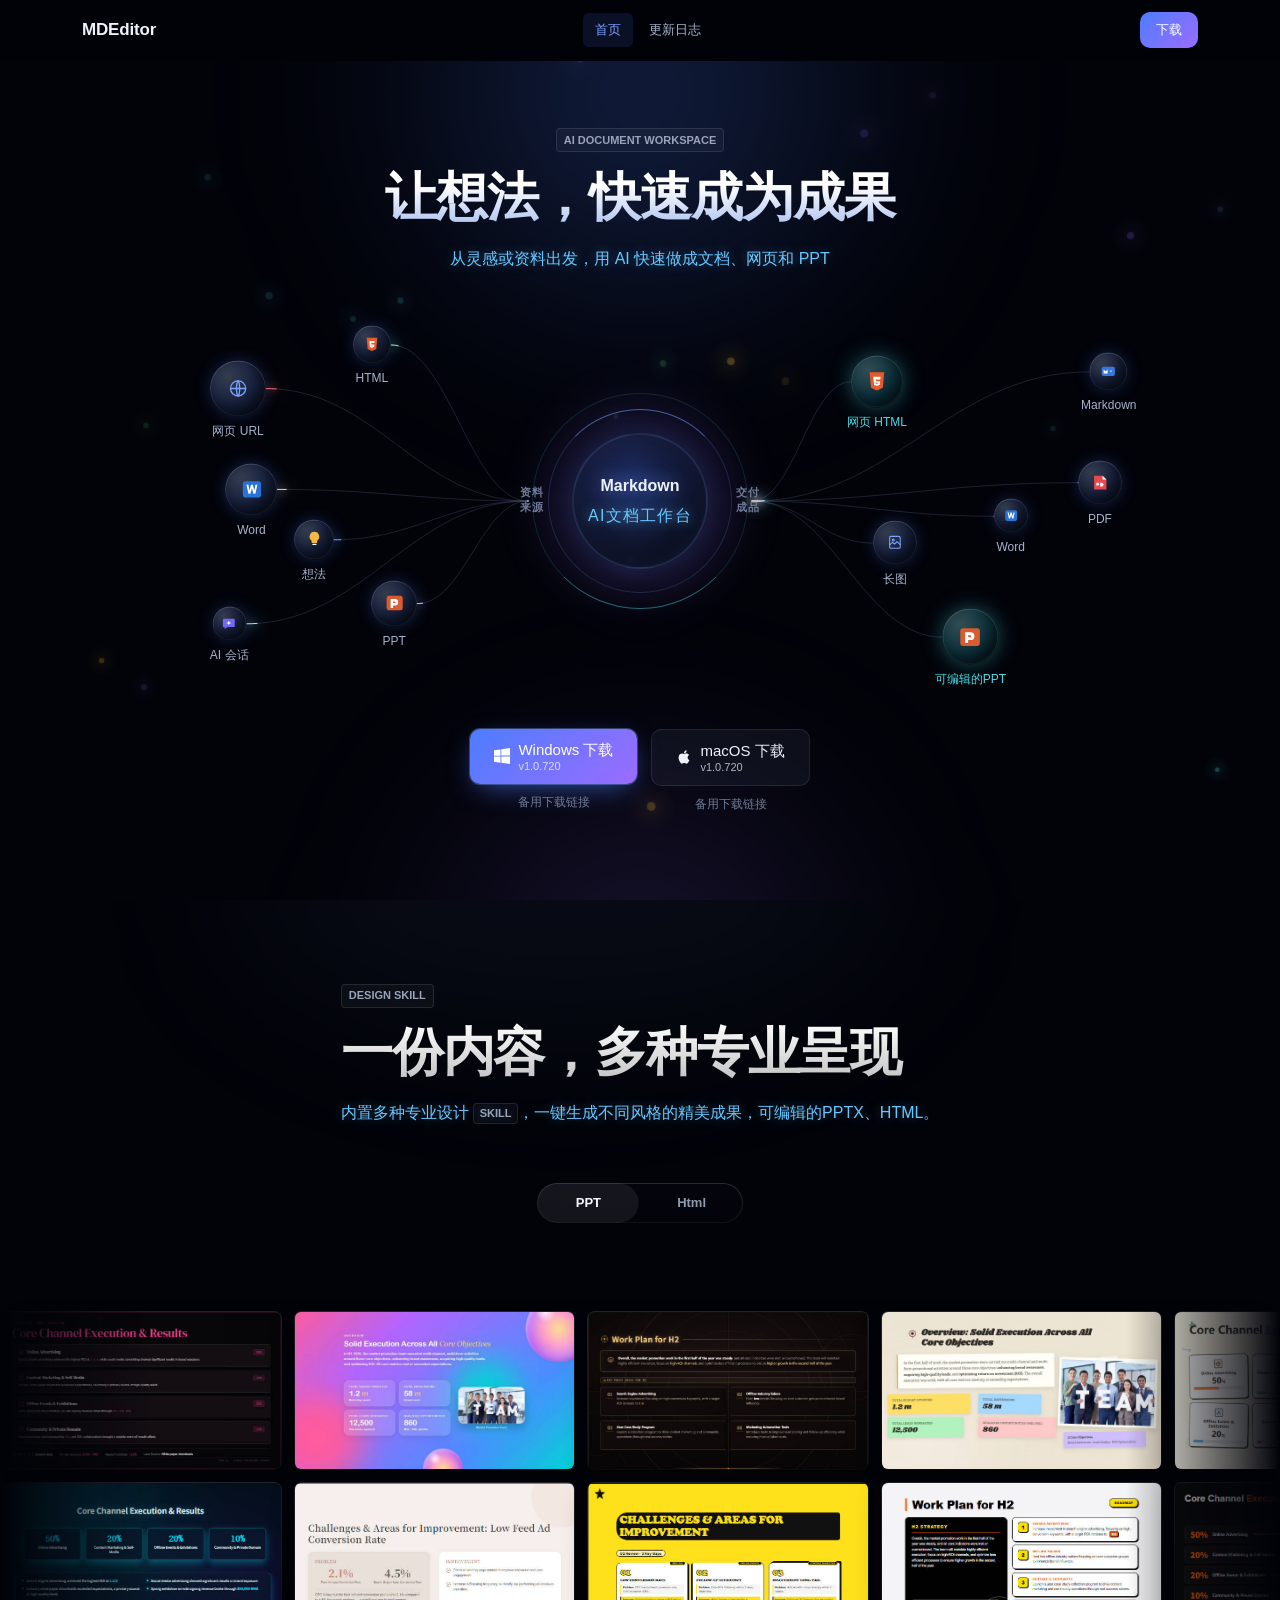
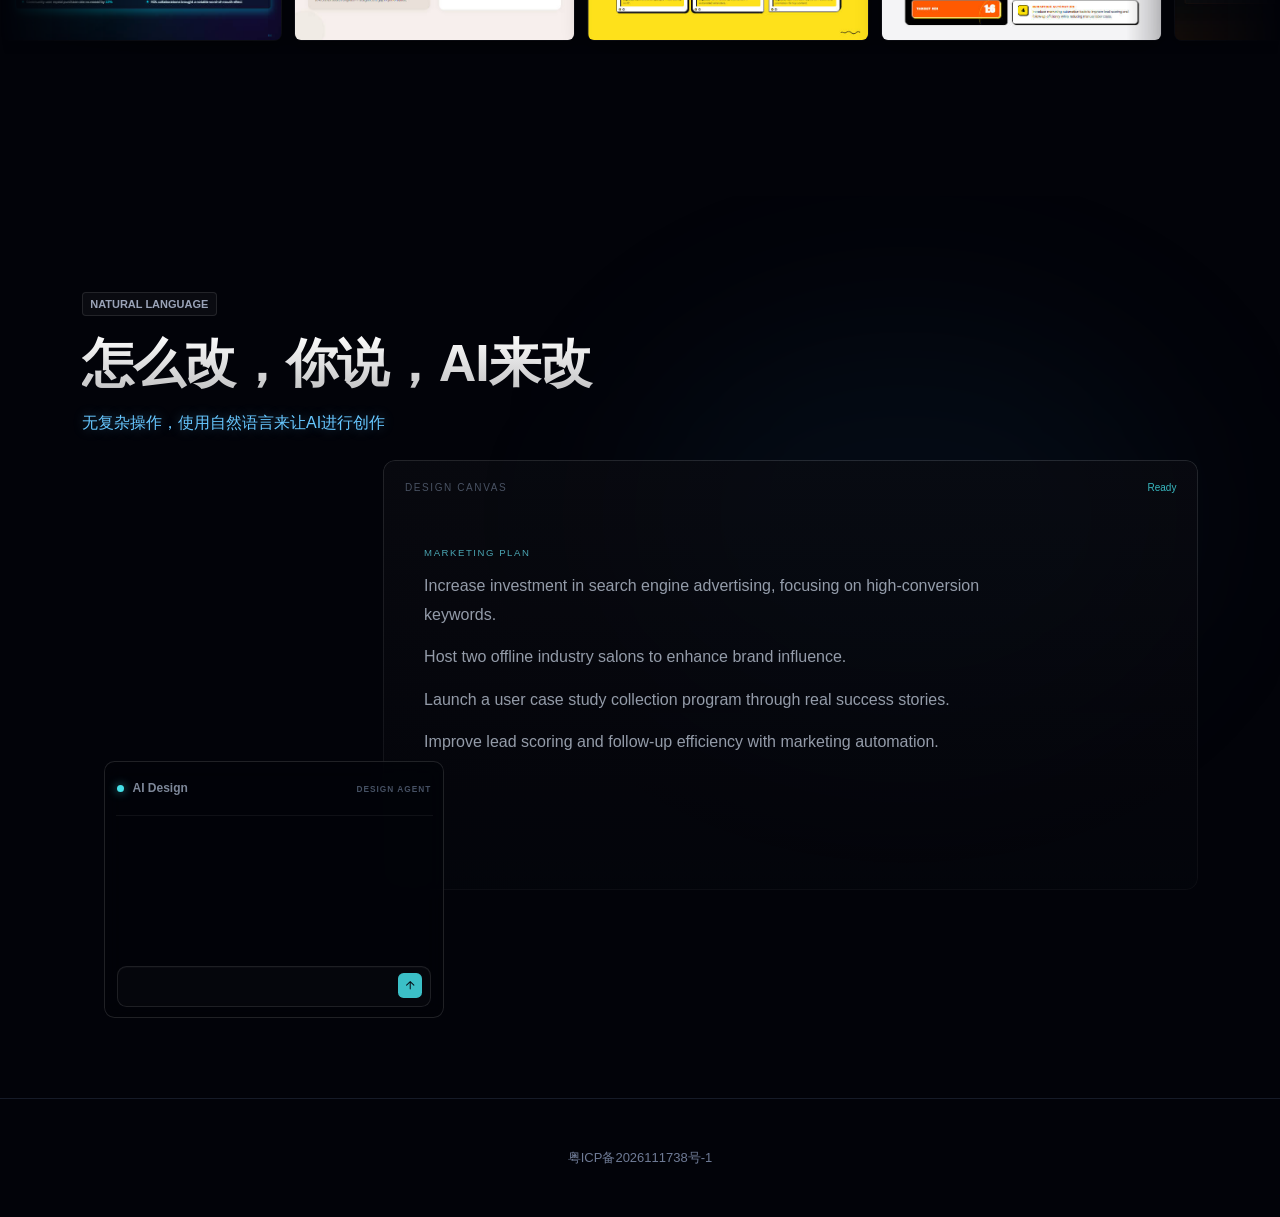
==== commit a90314e6: "更新首屏中心品牌名称" ====
--- a/site/index.html
+++ b/site/index.html
@@ -95,7 +95,7 @@
             <div class="core-ring core-ring-1" aria-hidden="true"></div>
             <div class="core-ring core-ring-2" aria-hidden="true"></div>
             <div class="core-label">
-              <p class="core-brand">MDEditor</p>
+              <p class="core-brand">Markdown</p>
               <p class="core-fn">AI文档工作台</p>
             </div>
           </div>
